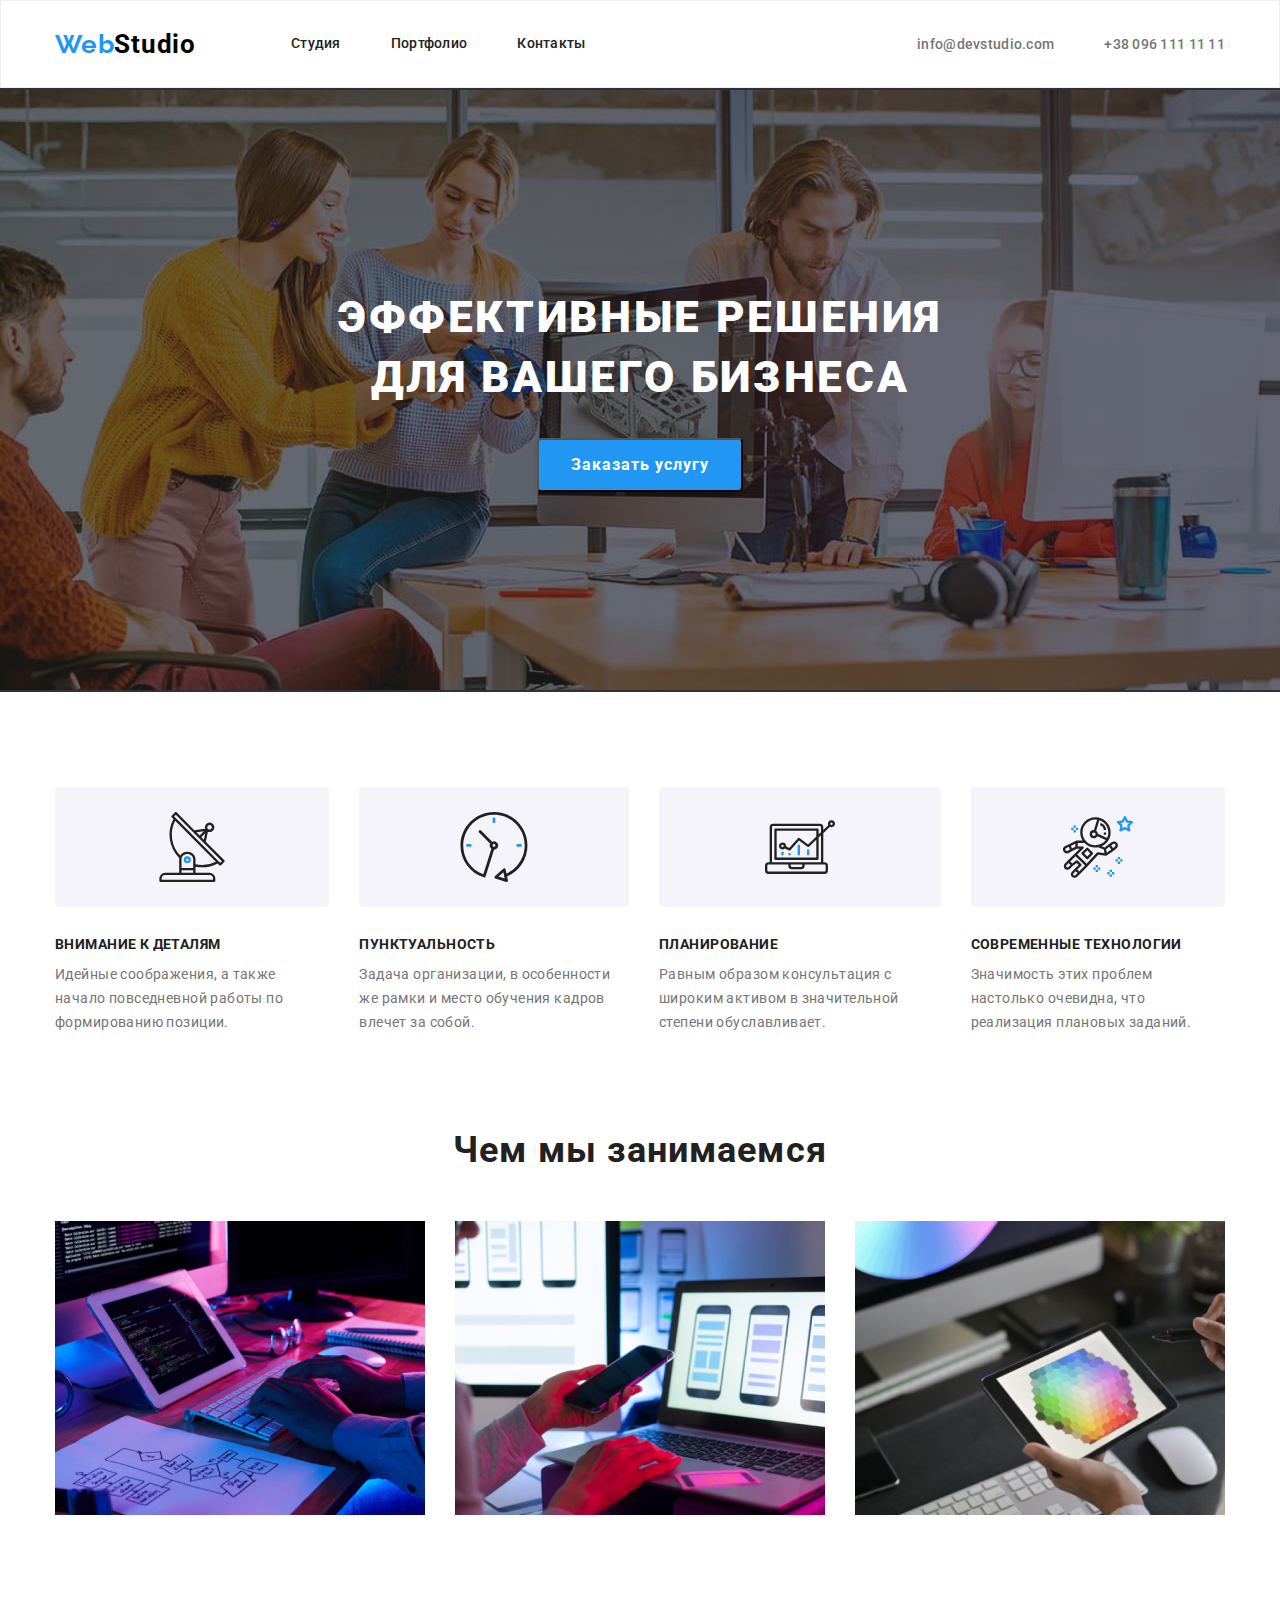
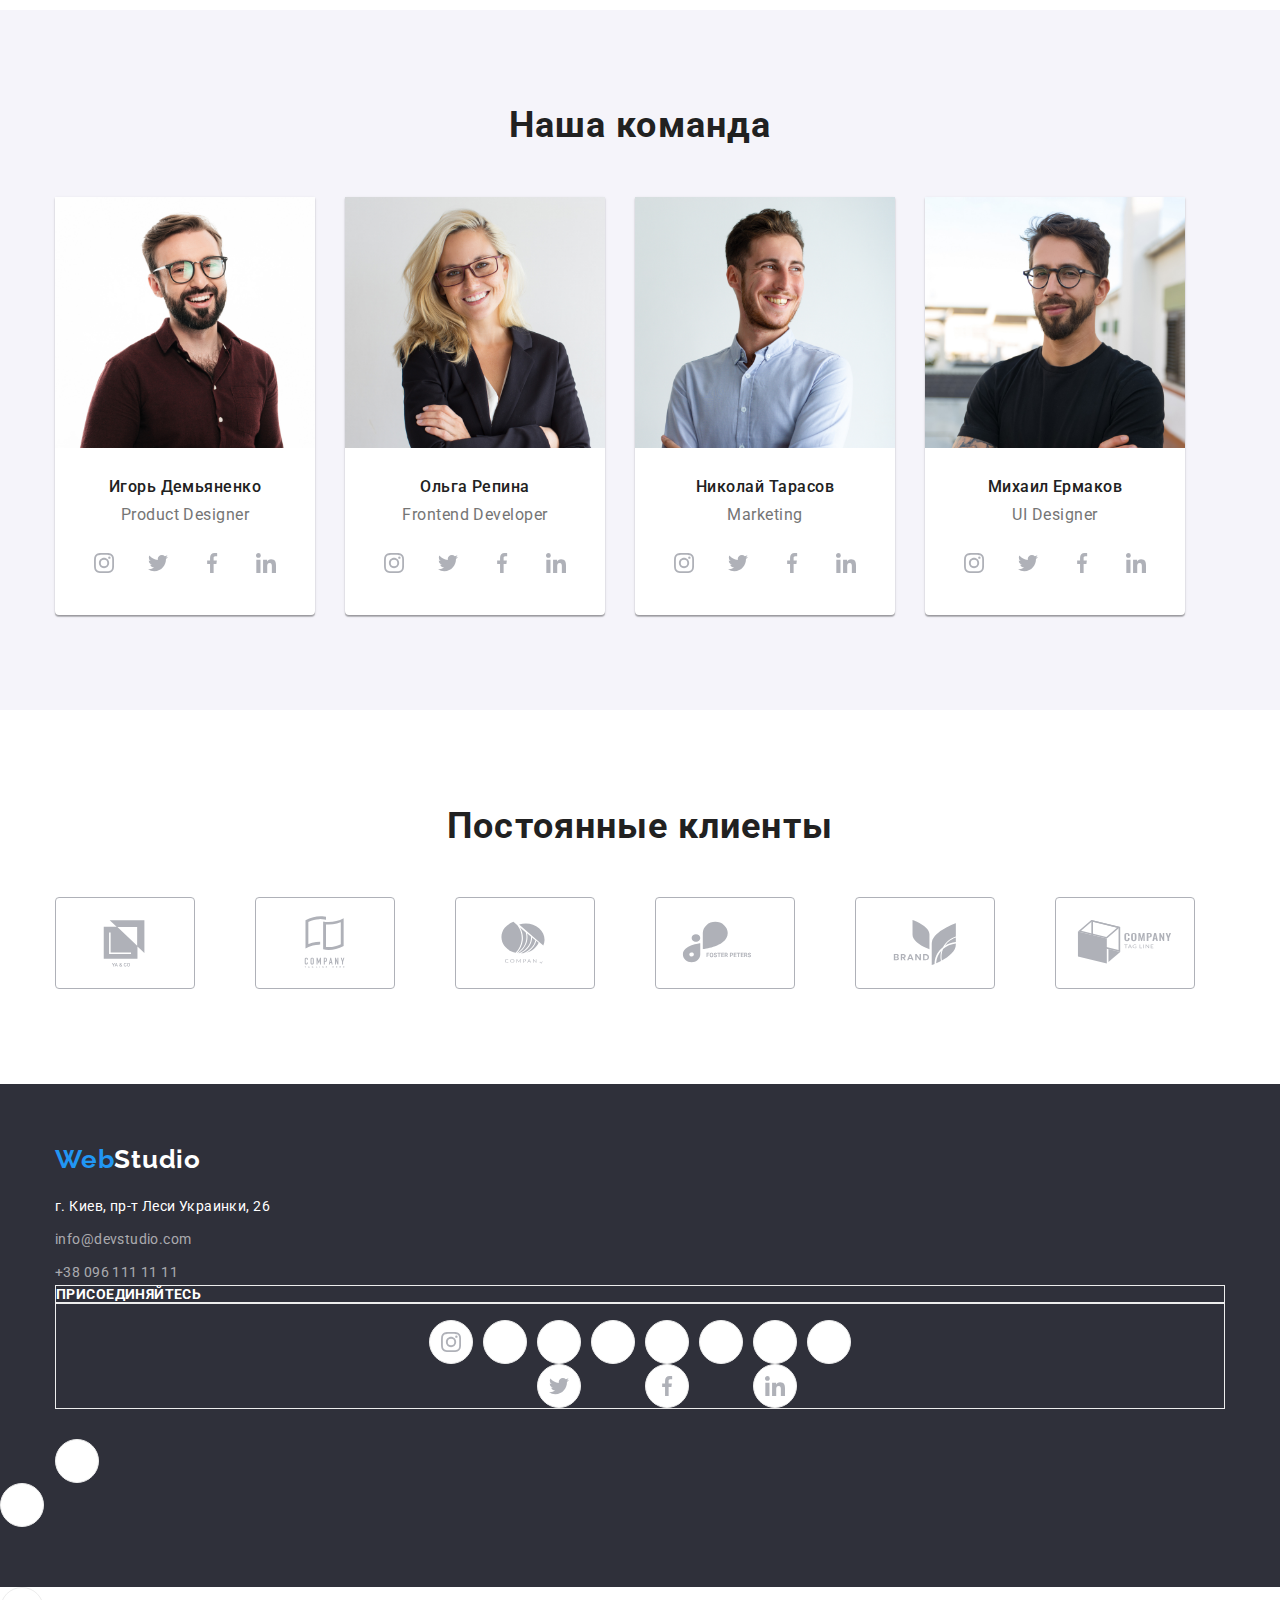
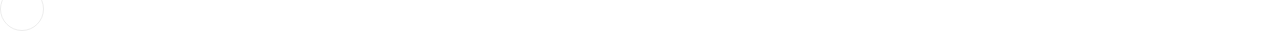
==== index.html @ 65af7c25 "start" ====
<!DOCTYPE html>
<html lang="en">
  <head>
    <meta charset="UTF-8" />
    <meta http-equiv="X-UA-Compatible" content="IE=edge" />
    <meta name="viewport" content="width=device-width, initial-scale=1.0" />
    <title>WebStudio</title>
    <!-- шрифты -->
    <link
      href="https://fonts.googleapis.com/css2?family=Raleway:wght@700;900&family=Roboto:wght@400;500;700&display=swap"
      rel="stylesheet"
    />
    <!-- нормализация -->
    <link
      rel="stylesheet"
      href="https://cdnjs.cloudflare.com/ajax/libs/modern-normalize/1.0.0/modern-normalize.min.css"
    />
    <link rel="stylesheet" href="./css/style.css" />
    <link rel="preconnect" href="https://fonts.googleapis.com" />
    <link rel="preconnect" href="https://fonts.gstatic.com" crossorigin />
  </head>
  <body>
    <header class="header">
    <div class="container container-nav">
      <nav class="header-nav">
        <a class="logo" href="./index.html">
          <span class="span-logo">Web</span>Studio
        </a>
        <ul class="header-list list">
          <li class="header-item">
            <a href="./index.html" class="header-link">Студия</a>
          </li>
          <li class="header-item">
            <a href="./portfolio.html" class="header-link">Портфолио</a>
          </li>
          <li class="header-item">
            <a href="" class="header-link">Контакты</a>
          </li>
        </ul>
      </nav>
        <ul class="header-contact list">
          <li class="header-item">
            <a href="mailto:info@devstudio.com" class="header-mail"
              >info@devstudio.com</a
            >
          </li>
          <li class="header-item">
            <a href="tel:+380961111111" class="header-mail"
            >+38 096 111 11 11</a>
          </li>
        </ul>
      </div>
    </header>
    <!--Основной контент-->
    <main>
      <!--Герой-->
        <section class="hero">
          <div class="container hero-imag">
            <h1 class="hero-title">Эффективные решения для вашего бизнеса</h1>
            <button class="hero-but">Заказать услугу</button>
            </div>
        </section>
      </div>

      <!--Шапка сайта-->
      <section class="benefits">
        <div class="container">
          <ul class="benefits-list list">
            <li class="benefits-item icon-antena">
              <h2 class="benefits-title">Внимание к деталям</h2>
              <p class="benefits-text">
                Идейные соображения, а также начало повседневной работы по
                формированию позиции.
              </p>
            </li>
            <li class="benefits-item icon-clok">
              <h2 class="benefits-title">Пунктуальность</h2>
              <p class="benefits-text">
                Задача организации, в особенности же рамки и место обучения
                кадров влечет за собой.
              </p>
            </li>
            <li class="benefits-item icon-diagram">
              <h2 class="benefits-title">Планирование</h2>
              <p class="benefits-text">
                Равным образом консультация с широким активом в значительной
                степени обуславливает.
              </p>
            </li>
            <li class="benefits-item icon-astronaut">
              <h2 class="benefits-title">Современные технологии</h2>
              <p class="benefits-text">
                Значимость этих проблем настолько очевидна, что реализация
                плановых заданий.
              </p>
            </li>
          </ul>
        </div>
      </section>
      <!--Чем мы занимаемся-->
      <section class="work">
        <div class="container">
        <h2 class="work-title">Чем мы занимаемся</h2>
        <ul class="work-list list">
          <li class="work-item">
            <img src="imag/occupation_one.jpg" alt="" width="370" />
          </li>
          <li class="work-item">
            <img src="imag/occupation_two.jpg" alt="" width="370" />
          </li>
          <li class="work-item">
            <img src="imag/occupation_three.jpg" alt="" width="370" />
          </li>
        </ul>
        </div>
      </section>
      <!--Наша команда-->
      <section class="team">
        <div class="container">
        <h2 class="team-title">Наша команда</h2>
        <ul class="team-list list">
          <li class="team-item">
            <img src="imag/Igor.jpg" alt="Игорь Демьяненко" width="260" />
            <h3 class="team-title-name">Игорь Демьяненко</h3>
            <p class="team-text">Product Designer</p>
            <ul class="team-soc list">
              <li class="team-soc-item">
                <a href="" class="item-soc-link link">
                  <svg class="item-soc-icon" width="20" height="20">
                    <use href="./imag/symbol-defs.svg#icon-instagram"></use>
                  </svg>
                </a></li>
              <li class="team-soc-item">
                <a href="" class="item-soc-link link">
                  <svg class="item-soc-icon" width="20" height="20">
                    <use href="./imag/symbol-defs.svg#icon-twitter"></use>
                  </svg>
                </a></li>
              <li class="team-soc-item">
                <a href="" class="item-soc-link link">
                  <svg class="item-soc-icon" width="20" height="20">
                    <use href="./imag/symbol-defs.svg#icon-facebook"></use>
                  </svg>
                </a></li>
              <li class="team-soc-item">
                <a href="" class="item-soc-link link">
                  <svg class="item-soc-icon" width="20" height="20">
                    <use href="./imag/symbol-defs.svg#icon-linkedin"></use>
                  </svg>

                </a></li>
            </ul>
          </li>
          <li class="team-item">
            <img src="imag/olga.jpg" alt="Ольга Репина" width="260" />
            <h3 class="team-title-name">Ольга Репина</h3>
            <p class="team-text">Frontend Developer</p>
            <ul class="team-soc list">
              <li class="team-soc-item">
                <a href="" class="item-soc-link link">
                  <svg class="item-soc-icon" width="20" height="20">
                    <use href="./imag/symbol-defs.svg#icon-instagram"></use>
                  </svg>
                </a></li>
              <li class="team-soc-item">
                <a href="" class="item-soc-link link">
                  <svg class="item-soc-icon" width="20" height="20">
                    <use href="./imag/symbol-defs.svg#icon-twitter"></use>
                  </svg>
                </a></li>
              <li class="team-soc-item">
                <a href="" class="item-soc-link link">
                  <svg class="item-soc-icon" width="20" height="20">
                    <use href="./imag/symbol-defs.svg#icon-facebook"></use>
                  </svg>
                </a></li>
              <li class="team-soc-item">
                <a href="" class="item-soc-link link">
                  <svg class="item-soc-icon" width="20" height="20">
                    <use href="./imag/symbol-defs.svg#icon-linkedin"></use>
                  </svg>

                </a></li>
            </ul>
          </li>
          <li class="team-item">
            <img src="imag/nicolai.jpg" alt="Николай Тарасов" width="260" />
            <h3 class="team-title-name">Николай Тарасов</h3>
            <p class="team-text">Marketing</p>
            <ul class="team-soc list">
              <li class="team-soc-item">
                <a href="" class="item-soc-link link">
                  <svg class="item-soc-icon" width="20" height="20">
                    <use href="./imag/symbol-defs.svg#icon-instagram"></use>
                  </svg>
                </a></li>
              <li class="team-soc-item">
                <a href="" class="item-soc-link link">
                  <svg class="item-soc-icon" width="20" height="20">
                    <use href="./imag/symbol-defs.svg#icon-twitter"></use>
                  </svg>
                </a></li>
              <li class="team-soc-item">
                <a href="" class="item-soc-link link">
                  <svg class="item-soc-icon" width="20" height="20">
                    <use href="./imag/symbol-defs.svg#icon-facebook"></use>
                  </svg>
                </a></li>
              <li class="team-soc-item">
                <a href="" class="item-soc-link link">
                  <svg class="item-soc-icon" width="20" height="20">
                    <use href="./imag/symbol-defs.svg#icon-linkedin"></use>
                  </svg>

                </a></li>
            </ul>
          </li>
          <li class="team-item">
            <img src="imag/mihail.jpg" alt="Михаил Ермаков" width="260" />
            <h3 class="team-title-name">Михаил Ермаков</h3>
            <p class="team-text">UI Designer</p>
            <ul class="team-soc list">
              <li class="team-soc-item">
                <a href="" class="item-soc-link link">
                  <svg class="item-soc-icon" width="20" height="20">
                    <use href="./imag/symbol-defs.svg#icon-instagram"></use>
                  </svg>
                </a></li>
              <li class="team-soc-item">
                <a href="" class="item-soc-link link">
                  <svg class="item-soc-icon" width="20" height="20">
                    <use href="./imag/symbol-defs.svg#icon-twitter"></use>
                  </svg>
                </a></li>
              <li class="team-soc-item">
                <a href="" class="item-soc-link link">
                  <svg class="item-soc-icon" width="20" height="20">
                    <use href="./imag/symbol-defs.svg#icon-facebook"></use>
                  </svg>
                </a></li>
              <li class="team-soc-item">
                <a href="" class="item-soc-link link">
                  <svg class="item-soc-icon" width="20" height="20">
                    <use href="./imag/symbol-defs.svg#icon-linkedin"></use>
                  </svg>

                </a></li>
            </ul>
          </li>
        </ul>
        </div>
      </section>
      <!-- постоянные клиенты -->
      <section class="clients">
        <div class="container">
          <h2 class="clients-title">Постоянные клиенты</h2>
          <ul class="clients-list list">
            <li class="clients-item">
              <a href="" class="clients-link link">
                  <svg class="cliens-icon" width="106" height="60">
                    <use href="./imag/symbol-defs.svg#icon-compani-YA-GO"></use>
                  </svg>
            </li>
            <li class="clients-item">
              <a href="" class="clients-link link">
                  <svg class="cliens-icon" width="106" height="60">
                    <use href="./imag/symbol-defs.svg#icon-compani-tagline-her"></use>
                  </svg>
            </li>
            <li class="clients-item">
              <a href="" class="clients-link link">
                  <svg class="cliens-icon" width="106" height="60">
                    <use href="./imag/symbol-defs.svg#icon-compani"></use>
                  </svg>
            </li>
                        <li class="clients-item">
              <a href="" class="clients-link link">
                  <svg class="cliens-icon" width="106" height="60">
                    <use href="./imag/symbol-defs.svg#icon-compani-foster"></use>
                  </svg>
            </li>
                        <li class="clients-item">
              <a href="" class="clients-link link">
                  <svg class="cliens-icon" width="106" height="60">
                    <use href="./imag/symbol-defs.svg#icon-brand"></use>
                  </svg>
            </li>
                        <li class="clients-item">
              <a href="" class="clients-link link">
                  <svg class="cliens-icon" width="106" height="60">
                    <use href="./imag/symbol-defs.svg#icon-compani-tagline"></use>
                  </svg>
            </li>

          </ul>
        </div>
      </section>
    </main>
    <!--Подвал-->
    <footer class="footer">
      <div class="container">

        <a class="logo-futer" href="./index.html">
          <span class="span-logo">Web</span
          ><span class="span-studio">Studio</span>
        </a>

        <address class="adres">
          <ul class="footer-list list">
            <li class="footer-item">
              <a class="adres-gps" href="https://goo.gl/maps/ThywqEjot6tUFqHi9"
                >г. Киев, пр-т Леси Украинки, 26</a
              >
            </li>
            <li class="footer-item">
              <a
                class="adres-text"
                href="mailto:info@devstudio.com"
                class="footer-link"
                >info@devstudio.com</a
              >
            </li>
            <li class="footer-item">
              <a class="adres-text" href="tel:+380961111111" class="footer-link"
                >+38 096 111 11 11</a
              >
            </li>
          </ul>
        </address>


        <h2 class="join">присоединяйтесь</h2>

        <ul class="join-list list">
          <li class="join-item">
            <a href="" class="join-soc-link">
              <svg class="join-soc-icon" width="20" height="20">
              <use href="./imag/symbol-defs.svg#icon-instagram"></use>
              </svg>
          </li>
          <li class="join-item">
            <a href="" class="join-soc-link">
                  <svg class="join-soc-icon" width="20" height="20">
                    <use href="./imag/symbol-defs.svg#icon-twitter"></use>
                  </svg>
          </li>
          <li class="join-item">
            <a href="" class="join-soc-link">
                  <svg class="join-soc-icon" width="20" height="20">
                    <use href="./imag/symbol-defs.svg#icon-facebook"></use>
                  </svg>
          </li>
          <li class="join-item">
            <a href="" class="join-soc-link">
                  <svg class="join-soc-icon" width="20" height="20">
                    <use href="./imag/symbol-defs.svg#icon-linkedin"></use>
                  </svg>
          </li>
          
        </ul>
      </div>
    </footer>
  </body>
</html>
---- css/style.css ----
html {
  box-sizing: border-box;
}
*.,
*::before,
*::after {
  box-sizing: inherit;
}
body {
  margin: 0;
  font-family: 'Raleway', sans-serif;

  font-family: 'Roboto', sans-serif;
  background: #ffffff;
}
h1,
h2,
h3,
h4,
h5,
h6,
p {
  margin: 0;
}
img {
  display: block;
  min-width: 100%;
  height: auto;
}

ul {
  margin: 0;
  padding: 0;
  list-style: 0;
}

a {
  text-decoration: none;
}

address {
  font-style: normal;
}
/* Скидівание точекв в li */
.list {
  list-style: none;
}
.container {
  width: 1200px;
  padding-right: 15px;
  padding-left: 15px;
  margin-right: auto;
  margin-left: auto;
}

/* heder */
.header {
  background-color: #ffffff;
  border: 1px solid #eeeeee;
}

.container-nav {
  display: flex;
  align-items: center;
  /* margin-bottom: 95px; */
}

/* Логотип */
.span-logo {
  font-family: 'Raleway';
  font-style: normal;
  font-weight: 700;
  font-size: 26px;
  line-height: 1.19;
  letter-spacing: 0.03em;
  color: #2196f3;
}

.logo {
  font-weight: 700;
  font-size: 26px;
  line-height: 1.19;
  letter-spacing: 0.03em;
  color: #000000;
}

.span-logo,
.logo {
  text-decoration: none;
}

.header-list .header-item + .header-item {
  margin-left: 50px;
}

.header-nav {
  display: flex;
  align-items: center;
}

.header-list {
  display: flex;
  margin-left: 95px;
}
.header-contact {
  display: flex;
  margin-left: auto;
}

.header-contact .header-item:not(:last-child) {
  margin-right: 50px;
}
.logo:hover {
}

/* header ссылки */

.header-link {
  display: block;
  padding-top: 35px;
  padding-bottom: 35px;
  text-decoration: none;
  color: #212121;
  font-weight: 500;
  font-size: 14px;
  line-height: 1.14;
  letter-spacing: 0.02em;
  cursor: pointer;
}
/* header емеил и тел */

.header-mail {
  font-style: normal;
  font-weight: 500;
  font-size: 14px;
  line-height: 1.14;
  letter-spacing: 0.02em;
  color: #757575;
  padding-top: 35px;
  padding-bottom: 35px;
}

/* Эфект ховер навидение */

.header-link:hover,
.header-link:focus {
  font-weight: 500;
  font-size: 14px;
  line-height: 1.14;
  letter-spacing: 0.02em;
  color: #2196f3;
}

.header-mail:hover {
  font-weight: 500;
  font-size: 14px;
  line-height: 1.14;
  letter-spacing: 0.02em;
  color: #2196f3;
}

/* Герой */

.hero-title {
  font-weight: 900;
  font-size: 44px;
  line-height: 1.36;
  text-align: center;
  letter-spacing: 0.06em;
  text-transform: uppercase;
  color: #ffffff;
  width: 700px;
  margin: 0 auto;
  margin-bottom: 30px;
}
.hero {
  padding: 200px 0;
  background-color: #2f303a;
  background-image: linear-gradient(
      to right,
      rgba(49, 58, 47, 0.4),
      rgba(47, 48, 58, 0.4)
    ),
    url(../imag/Img-hero.jpg);
  /* background-image: url(../imag/Img-Overlay.png), url(../imag/Img-hero.jpg); */
  background-repeat: no-repeat;
  background-position: center;
  /* background-size: cover; */
  /* min-width: 1600px; */
  background-size: 1600px 600px;
}

.hero-but {
  border-radius: 4px;
  padding: 10px 32px;
  font-weight: 700;
  font-size: 16px;
  line-height: 1.88;
  align-items: center;
  text-align: center;
  letter-spacing: 0.06em;
  color: #ffffff;
  background: #2196f3;
  box-shadow: 0px 4px 4px rgba(0, 0, 0, 0.15);
  cursor: pointer;
  margin: 0 auto;
  display: block;
}
.hero-but:hover {
  color: #2196f3;
  background-color: #ffffff;
}

/* Шапка сайта */
.benefits {
  padding-bottom: 95px;
  padding-top: 95px;
}
.benefits-list {
  display: flex;
}
/* не работает не понимаю почему перебивает content */

.benefits-item::before {
  display: block;
  content: '';
  height: 120px;
  margin-bottom: 30px;
  background-repeat: no-repeat;
  background-position: center;
  background-color: #f5f4fa;
  border-radius: 4px;
}
.icon-antena::before {
  background-image: url(../imag/antenna.svg);
}
.icon-clok::before {
  background-image: url(../imag/clock.svg);
}
.icon-diagram::before {
  background-image: url(../imag/diagram.svg);
}
.icon-astronaut::before {
  background-image: url(../imag/astronaut.svg);
}

.benefits-item {
  margin-right: 30px;
}
.benefits-item:last-child {
  margin-right: 0px;
}

.benefits-title {
  font-weight: 700;
  font-size: 14px;
  line-height: 1.14;
  letter-spacing: 0.03em;
  text-transform: uppercase;
  color: #212121;
  margin-bottom: 10px;
}

.benefits-text {
  font-weight: 400;
  font-size: 14px;
  line-height: 1.71;
  letter-spacing: 0.03em;
  color: #757575;
}

/* Чем мы занимаемся */
.work {
  padding-bottom: 95px;
}
.work-title {
  font-weight: 700;
  font-size: 36px;
  line-height: 42px;
  text-align: center;
  letter-spacing: 0.03em;
  color: #212121;
  margin-bottom: 50px;
}

.work-list {
  display: flex;
  gap: 30px;
}
.work-item {
  width: calc((100% - 60px) / 3);
  max-width: 100%;
  height: auto;
}
/* .work-list .work-item:not(:last-child) {
  margin-right: 30px; 
} */

/* Наша команда */
.team {
  background: #f5f4fa;
  padding-bottom: 95px;
  padding-top: 95px;
}

.team-title {
  font-weight: 700;
  font-size: 36px;
  line-height: 1.16;
  text-align: center;
  letter-spacing: 0.03em;
  color: #212121;
  margin-bottom: 50px;
}

.team-list {
  display: flex;
  gap: 30px;
}
.team-item {
  background: #ffffff;
  box-shadow: 0px 1px 3px rgba(0, 0, 0, 0.12), 0px 1px 1px rgba(0, 0, 0, 0.14),
    0px 2px 1px rgba(0, 0, 0, 0.2);
  border-radius: 0px 0px 4px 4px;
}

.team-title-name {
  font-weight: 500;
  font-size: 16px;
  line-height: 1.18;
  text-align: center;
  letter-spacing: 0.03em;
  color: #212121;
  text-align: center;
  padding-top: 30px;
  margin-bottom: 10px;
}

.team-text {
  font-weight: 400;
  font-size: 16px;
  line-height: 1.18;
  text-align: center;
  letter-spacing: 0.03em;
  color: #757575;
  /* padding-bottom: 30px; */
  /* margin-bottom: 30px; */
}
.team-soc {
  display: flex;
  justify-content: center;
  gap: 10px;
  padding-top: 16px;
  margin-bottom: 30px;
}

.item-soc-link {
  width: 44px;
  height: 44px;
  border-radius: 50%;
  background-color: #ffffff;
  display: flex;
  align-items: center;
  justify-content: center;

  fill: #afb1b8;
}
.item-soc-link:hover,
.item-soc-link:focus {
  background-color: #2196f3;
  fill: #ffffff;
}
/* <!-- постоянные клиенты --> */
.clients {
  background: #ffffff;
  padding-bottom: 95px;
  padding-top: 95px;
}
.clients-title {
  font-weight: 700;
  font-size: 36px;
  line-height: 42px;
  margin-bottom: 50px;
  text-align: center;
  letter-spacing: 0.03em;
  color: #212121;
}
.clients-list {
  display: flex;
  gap: 30px;
  justify-content: center;
}
.clients-item {
  display: flex;
  justify-content: center;
  width: 170px;
  height: 92px;
  border: 1px solid #afb1b8;
  border-radius: 4px;
}
.clients-link {
  display: flex;
  align-items: center;
  justify-content: center;
  background-color: #ffffff;
  fill: #afb1b8;
}
.clients-link:hover,
.clients-link:focus {
  fill: #2196f3;
}

/* Подвал */
.footer {
  background: #2f303a;
  padding-top: 60px;
  padding-bottom: 60px;
}

.logo-futer {
  display: block;
  margin-bottom: 20px;
}
.span-studio {
  font-family: 'Raleway';
  font-weight: 700;
  font-size: 26px;
  line-height: 31px;
  letter-spacing: 0.03em;
  color: #ffffff;
}

.footer-item {
  margin-bottom: 9px;
}
.footer-item:last-child {
  margin-bottom: 0px;
}
.adres-gps {
  font-style: normal;
  font-weight: 400;
  font-size: 14px;
  line-height: 1.71;
  letter-spacing: 0.03em;
  color: #ffffff;
  text-decoration: none;
}

.adres-text {
  font-style: normal;
  font-weight: 400;
  font-size: 14px;
  line-height: 1.71;
  letter-spacing: 0.03em;
  color: rgba(255, 255, 255, 0.6);
}

.adres-gps:hover,
.adres-text:hover {
  color: #2196f3;
}
/* присоиденяйтесь */
.join {
  font-weight: 700;
  font-size: 14px;
  line-height: 0, 87;
  letter-spacing: 0.03em;
  text-transform: uppercase;
  color: #ffffff;

  border: 1px solid #ededed;
}
.join-list {
  display: flex;
  justify-content: center;
  gap: 10px;
  padding-top: 16px;
  margin-bottom: 30px;
  border: 1px solid #ededed;
}
.join-item {
}
.join-soc-link {
  display: flex;
  width: 44px;
  height: 44px;
  border-radius: 50%;
  background-color: #ffffff;
  align-items: center;
  justify-content: center;
  border: 1px solid #ededed;
  fill: #afb1b8;
}
.join-soc-link:hover,
.join-soc-link:focus {
  background-color: #2196f3;
  fill: #ffffff;
}

/* портфолио */

.portfolio {
  padding-top: 95px;
  padding-bottom: 95px;
}
.list-nav {
  display: flex;
  justify-content: center;
  margin-bottom: 50px;
}

.portf-non {
  display: none;
}

.list-nav__btn {
  border: 0;
  font-weight: 500;
  font-size: 16px;
  line-height: 1.62;
  text-align: center;
  letter-spacing: 0.03em;
  background-color: #f5f4fa;
  color: #212121;
  cursor: pointer;
  border-radius: 4px;
  padding: 6px 22px;
}

.list-nav .list-nav__item:not(:last-child) {
  margin-right: 8px;
}

.list-nav__btn:hover,
.list-nav__btn:focus {
  background-color: #2196f3;
  color: #ffffff;
}

.portfolio-list {
  display: flex;
  flex-wrap: wrap;
  padding: 0;
  list-style: none;
  margin: -15px;
}

.portfolio-item {
  width: 370px;
  margin: 15px;
}
.portfolio-naim {
  padding: 20px 24px;
  border-bottom: 1px solid #eeeeee;
  border-left: 1px solid #eeeeee;
  border-right: 1px solid #eeeeee;
}
.portfolio-title {
  font-weight: 700;
  font-size: 18px;
  line-height: 2;
  letter-spacing: 0.06em;
  color: #212121;
  margin-top: 0px;
  margin-bottom: 4px;
}

.portfolio-text {
  font-weight: 400;
  font-size: 16px;
  line-height: 1.88;
  letter-spacing: 0.03em;
  color: #757575;
}
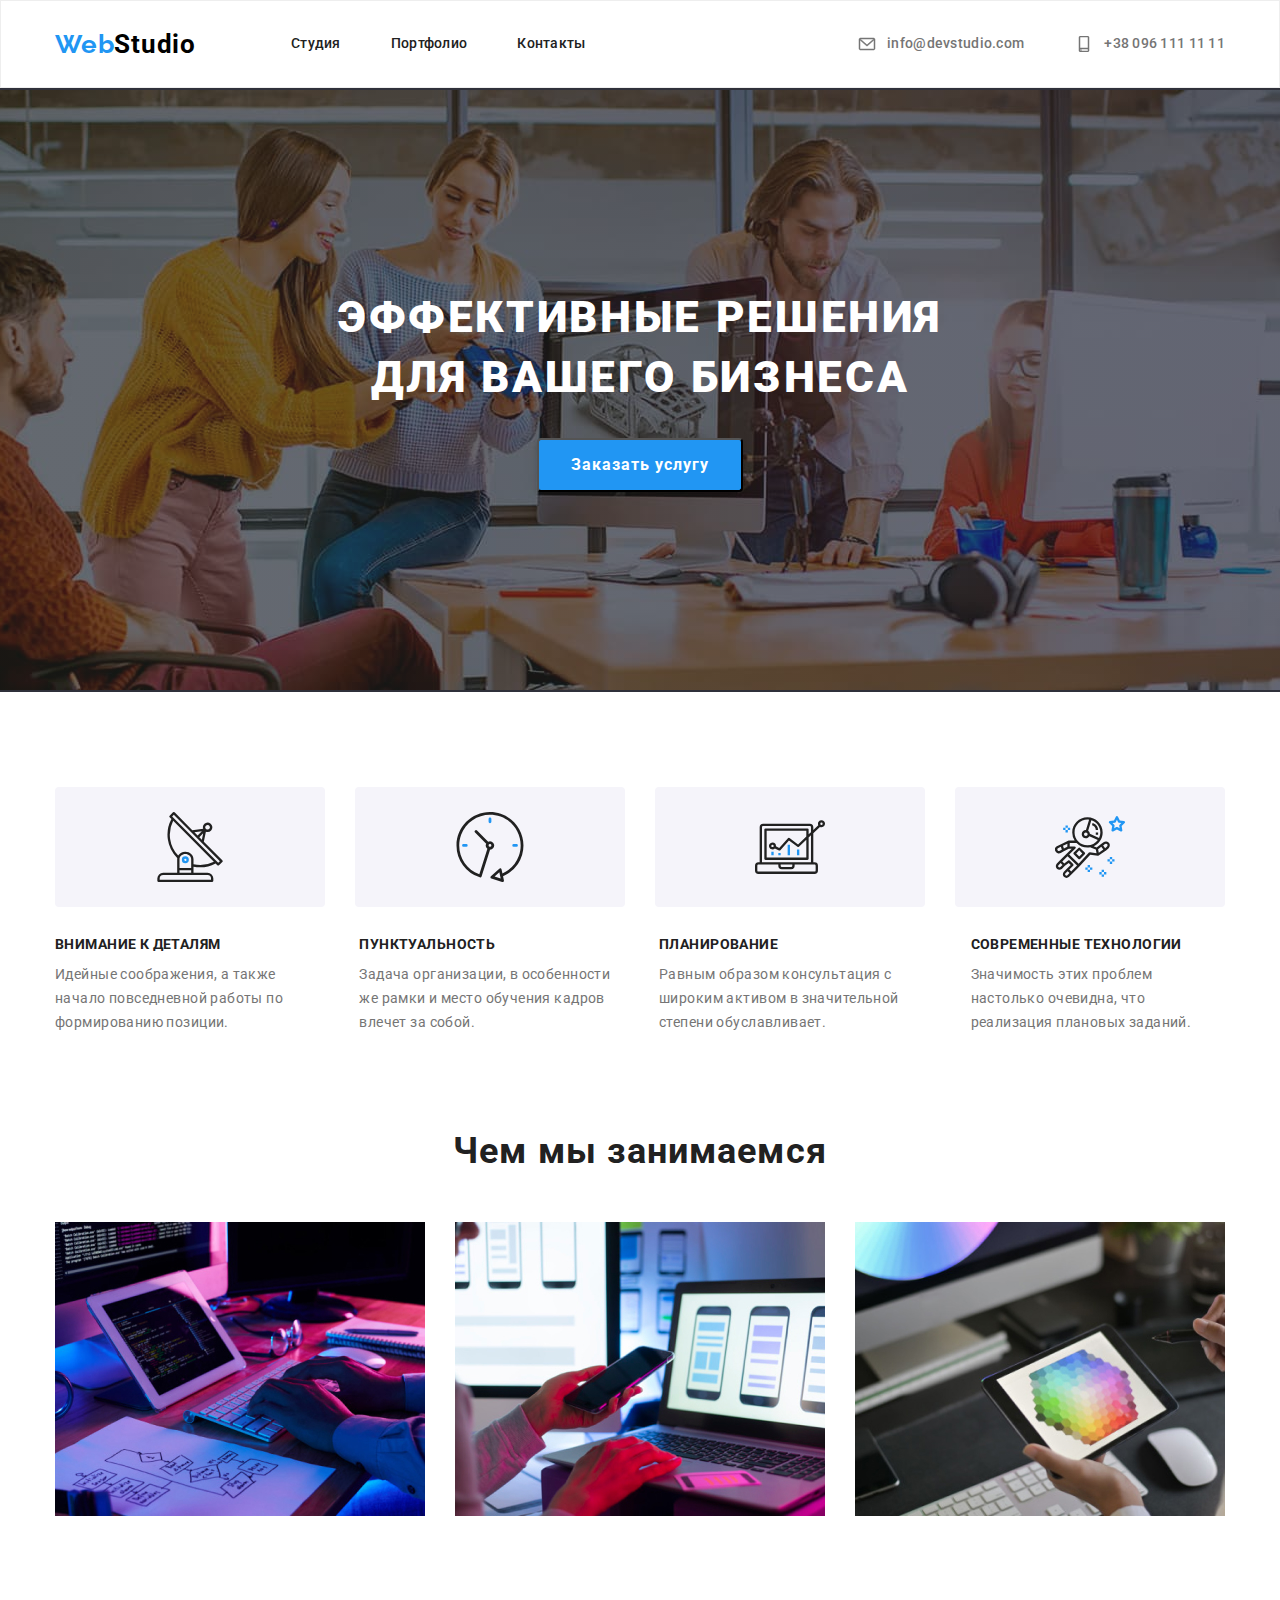
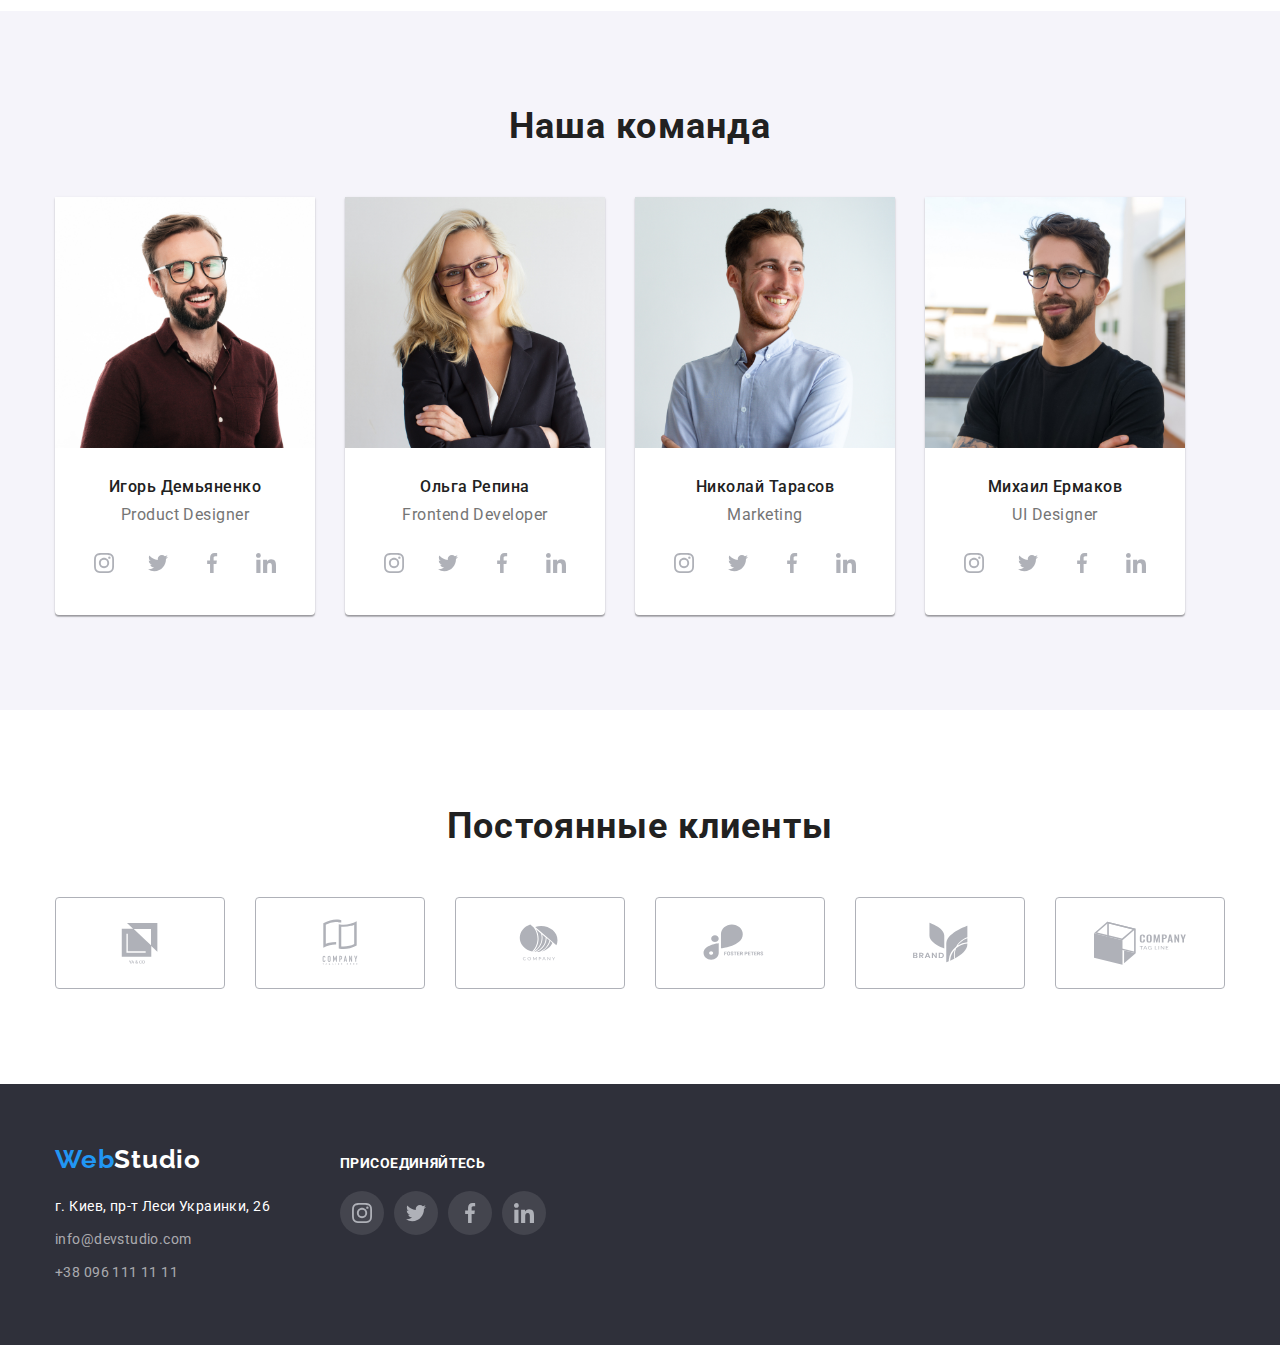
==== commit 57c127cb: "finish" ====
--- a/index.html
+++ b/index.html
@@ -41,12 +41,15 @@
         <ul class="header-contact list">
           <li class="header-item">
             <a href="mailto:info@devstudio.com" class="header-mail"
-              >info@devstudio.com</a
-            >
+              ><svg class="header-tel-icon" width="10" height="16">
+              <use href="./imag/symbol-defs.svg#icon-envelope"></use>
+              </svg>info@devstudio.com</a>
           </li>
           <li class="header-item">
             <a href="tel:+380961111111" class="header-mail"
-            >+38 096 111 11 11</a>
+            ><svg class="header-tel-icon" width="10"  height="16">
+              <use href="./imag/symbol-defs.svg#icon-smartphone"></use>
+              </svg>+38 096 111 11 11</a>
           </li>
         </ul>
       </div>
@@ -66,28 +69,52 @@
       <section class="benefits">
         <div class="container">
           <ul class="benefits-list list">
-            <li class="benefits-item icon-antena">
+            <li class="benefits-icon">
+              <svg class="benefits-icon-svg" width="70" height="70">
+              <use href="./imag/symbol-defs.svg#icon-antenna"></use>
+              </svg>
+            </li>
+            <li class="benefits-icon">
+              <svg class="benefits-icon-svg" width="70" height="70">
+              <use href="./imag/symbol-defs.svg#icon-clock"></use>
+              </svg>
+            </li>
+            <li class="benefits-icon">
+              <svg class="benefits-icon-svg" width="70" height="70">
+              <use href="./imag/symbol-defs.svg#icon-diagram"></use>
+              </svg>
+            </li>
+            <li class="benefits-icon">
+              <svg class="benefits-icon-svg" width="70" height="70">
+              <use href="./imag/symbol-defs.svg#icon-astronaut"></use>
+              </svg>
+            </li>
+
+          </ul>
+          <ul class="benefits-list list">
+            <li class="benefits-item">
               <h2 class="benefits-title">Внимание к деталям</h2>
               <p class="benefits-text">
                 Идейные соображения, а также начало повседневной работы по
                 формированию позиции.
               </p>
-            </li>
-            <li class="benefits-item icon-clok">
+              
+            </li>
+            <li class="benefits-item">
               <h2 class="benefits-title">Пунктуальность</h2>
               <p class="benefits-text">
                 Задача организации, в особенности же рамки и место обучения
                 кадров влечет за собой.
               </p>
             </li>
-            <li class="benefits-item icon-diagram">
+            <li class="benefits-item">
               <h2 class="benefits-title">Планирование</h2>
               <p class="benefits-text">
                 Равным образом консультация с широким активом в значительной
                 степени обуславливает.
               </p>
             </li>
-            <li class="benefits-item icon-astronaut">
+            <li class="benefits-item">
               <h2 class="benefits-title">Современные технологии</h2>
               <p class="benefits-text">
                 Значимость этих проблем настолько очевидна, что реализация
@@ -147,7 +174,6 @@
                   <svg class="item-soc-icon" width="20" height="20">
                     <use href="./imag/symbol-defs.svg#icon-linkedin"></use>
                   </svg>
-
                 </a></li>
             </ul>
           </li>
@@ -257,41 +283,46 @@
           <ul class="clients-list list">
             <li class="clients-item">
               <a href="" class="clients-link link">
-                  <svg class="cliens-icon" width="106" height="60">
-                    <use href="./imag/symbol-defs.svg#icon-compani-YA-GO"></use>
-                  </svg>
+                  <svg class="cliens-icon" width="170" height="92">
+                    <use href="./imag/symbol-defs.svg#icon-Logo-1"></use>
+                  </svg>
+                </a>
             </li>
             <li class="clients-item">
               <a href="" class="clients-link link">
-                  <svg class="cliens-icon" width="106" height="60">
-                    <use href="./imag/symbol-defs.svg#icon-compani-tagline-her"></use>
-                  </svg>
+                  <svg class="clients-icon" width="170" height="92">
+                    <use href="./imag/symbol-defs.svg#icon-Logo-2"></use>
+                  </svg>
+                  </a>
             </li>
             <li class="clients-item">
               <a href="" class="clients-link link">
-                  <svg class="cliens-icon" width="106" height="60">
-                    <use href="./imag/symbol-defs.svg#icon-compani"></use>
-                  </svg>
+                  <svg class="cliens-icon" width="170" height="92">
+                    <use href="./imag/symbol-defs.svg#icon-Logo-3"></use>
+                  </svg>
+                  </a>
             </li>
                         <li class="clients-item">
               <a href="" class="clients-link link">
-                  <svg class="cliens-icon" width="106" height="60">
-                    <use href="./imag/symbol-defs.svg#icon-compani-foster"></use>
-                  </svg>
+                  <svg class="clieеns-icon" width="170" height="92">
+                    <use href="./imag/symbol-defs.svg#icon-Logo-4"></use>
+                  </svg>
+                  </a>
             </li>
                         <li class="clients-item">
               <a href="" class="clients-link link">
-                  <svg class="cliens-icon" width="106" height="60">
-                    <use href="./imag/symbol-defs.svg#icon-brand"></use>
-                  </svg>
+                  <svg class="cliens-icon" width="170" height="92">
+                    <use href="./imag/symbol-defs.svg#icon-Logo-5"></use>
+                  </svg>
+                  </a>
             </li>
                         <li class="clients-item">
               <a href="" class="clients-link link">
-                  <svg class="cliens-icon" width="106" height="60">
-                    <use href="./imag/symbol-defs.svg#icon-compani-tagline"></use>
-                  </svg>
-            </li>
-
+                  <svg class="cliens-icon" width="170" height="92">
+                    <use href="./imag/symbol-defs.svg#icon-Logo-6"></use>
+                  </svg>
+                  </a>
+            </li>
           </ul>
         </div>
       </section>
@@ -299,12 +330,10 @@
     <!--Подвал-->
     <footer class="footer">
       <div class="container">
-
+        <div class="futer-contact">
         <a class="logo-futer" href="./index.html">
           <span class="span-logo">Web</span
-          ><span class="span-studio">Studio</span>
-        </a>
-
+          ><span class="span-studio">Studio</span></a>
         <address class="adres">
           <ul class="footer-list list">
             <li class="footer-item">
@@ -327,36 +356,40 @@
             </li>
           </ul>
         </address>
-
-
-        <h2 class="join">присоединяйтесь</h2>
-
+        </div>
+        <div class="join-content">
+          <p class="join-title">присоединяйтесь</p>
         <ul class="join-list list">
           <li class="join-item">
             <a href="" class="join-soc-link">
               <svg class="join-soc-icon" width="20" height="20">
               <use href="./imag/symbol-defs.svg#icon-instagram"></use>
               </svg>
-          </li>
+              </a>
+          </li>
+        
           <li class="join-item">
             <a href="" class="join-soc-link">
-                  <svg class="join-soc-icon" width="20" height="20">
-                    <use href="./imag/symbol-defs.svg#icon-twitter"></use>
-                  </svg>
+              <svg class="join-soc-icon" width="20" height="20">
+              <use href="./imag/symbol-defs.svg#icon-twitter"></use>
+              </svg>
+              </a>
           </li>
           <li class="join-item">
             <a href="" class="join-soc-link">
-                  <svg class="join-soc-icon" width="20" height="20">
-                    <use href="./imag/symbol-defs.svg#icon-facebook"></use>
-                  </svg>
-          </li>
+              <svg class="join-soc-icon" width="20" height="20">
+              <use href="./imag/symbol-defs.svg#icon-facebook"></use>
+              </svg>
+              </a>
+          </li>         
           <li class="join-item">
             <a href="" class="join-soc-link">
-                  <svg class="join-soc-icon" width="20" height="20">
-                    <use href="./imag/symbol-defs.svg#icon-linkedin"></use>
-                  </svg>
-          </li>
-          
+              <svg class="join-soc-icon" width="20" height="20">
+              <use href="./imag/symbol-defs.svg#icon-linkedin"></use>
+              </svg>
+              </a>
+          </li>
+        </div>
         </ul>
       </div>
     </footer>
--- a/css/style.css
+++ b/css/style.css
@@ -62,7 +62,6 @@
 .container-nav {
   display: flex;
   align-items: center;
-  /* margin-bottom: 95px; */
 }
 
 /* Логотип */
@@ -109,8 +108,6 @@
 
 .header-contact .header-item:not(:last-child) {
   margin-right: 50px;
-}
-.logo:hover {
 }
 
 /* header ссылки */
@@ -128,8 +125,22 @@
   cursor: pointer;
 }
 /* header емеил и тел */
+.header-contact {
+  display: flex;
+}
+
+.header-tel-icon {
+  /* display: block; */
+  margin-right: 10px;
+  fill: #757575;
+  height: 16px;
+  width: 20px;
+  stroke: currentColor;
+}
 
 .header-mail {
+  display: flex;
+  align-items: center;
   font-style: normal;
   font-weight: 500;
   font-size: 14px;
@@ -151,12 +162,16 @@
   color: #2196f3;
 }
 
-.header-mail:hover {
+.header-mail:hover,
+.header-tel-icon:hover,
+.header-tel-icon:focus {
   font-weight: 500;
   font-size: 14px;
   line-height: 1.14;
   letter-spacing: 0.02em;
   color: #2196f3;
+  fill: #2196f3;
+  fill: currentColor;
 }
 
 /* Герой */
@@ -218,36 +233,30 @@
 }
 .benefits-list {
   display: flex;
-}
-/* не работает не понимаю почему перебивает content */
-
-.benefits-item::before {
-  display: block;
-  content: '';
+  border-radius: 4px;
+  /* margin-right: 30px; */
+}
+.benefits-icon {
+  display: flex;
+  background-color: #f5f4fa;
+  width: 270px;
   height: 120px;
   margin-bottom: 30px;
-  background-repeat: no-repeat;
-  background-position: center;
-  background-color: #f5f4fa;
+  margin-right: 30px;
   border-radius: 4px;
-}
-.icon-antena::before {
-  background-image: url(../imag/antenna.svg);
-}
-.icon-clok::before {
-  background-image: url(../imag/clock.svg);
-}
-.icon-diagram::before {
-  background-image: url(../imag/diagram.svg);
-}
-.icon-astronaut::before {
-  background-image: url(../imag/astronaut.svg);
+  align-items: center;
+  justify-content: center;
 }
 
 .benefits-item {
   margin-right: 30px;
 }
+
 .benefits-item:last-child {
+  margin-right: 0px;
+}
+
+.benefits-icon:last-child {
   margin-right: 0px;
 }
 
@@ -377,9 +386,9 @@
   padding-top: 95px;
 }
 .clients-title {
-  font-weight: 700;
+  /* font-weight: 700; */
   font-size: 36px;
-  line-height: 42px;
+  line-height: calc(42 / 36);
   margin-bottom: 50px;
   text-align: center;
   letter-spacing: 0.03em;
@@ -391,22 +400,29 @@
   justify-content: center;
 }
 .clients-item {
-  display: flex;
-  justify-content: center;
+  /* display: flex;
+  justify-content: center; */
+
+  /* border: 1px solid #afb1b8;
+  border-radius: 4px; */
+}
+.clients-link {
+  display: flex;
   width: 170px;
   height: 92px;
+  align-items: center;
+  justify-content: center;
   border: 1px solid #afb1b8;
   border-radius: 4px;
+  /* background-color: #ffffff; */
+  color: #afb1b8;
 }
 .clients-link {
-  display: flex;
-  align-items: center;
-  justify-content: center;
-  background-color: #ffffff;
-  fill: #afb1b8;
+  fill: currentColor;
 }
 .clients-link:hover,
 .clients-link:focus {
+  border: 1px solid #2196f3;
   fill: #2196f3;
 }
 
@@ -416,7 +432,10 @@
   padding-top: 60px;
   padding-bottom: 60px;
 }
-
+.footer .container {
+  display: flex;
+  align-items: baseline;
+}
 .logo-futer {
   display: block;
   margin-bottom: 20px;
@@ -459,38 +478,39 @@
 .adres-text:hover {
   color: #2196f3;
 }
+
 /* присоиденяйтесь */
-.join {
+
+.join-content {
+  width: 206px;
+  height: 80px;
+  margin-left: 70px;
+}
+.join-title {
   font-weight: 700;
   font-size: 14px;
   line-height: 0, 87;
   letter-spacing: 0.03em;
   text-transform: uppercase;
   color: #ffffff;
-
-  border: 1px solid #ededed;
 }
 .join-list {
   display: flex;
   justify-content: center;
   gap: 10px;
-  padding-top: 16px;
-  margin-bottom: 30px;
-  border: 1px solid #ededed;
-}
-.join-item {
+  padding-top: 20px;
 }
 .join-soc-link {
   display: flex;
   width: 44px;
   height: 44px;
+  align-items: center;
+  justify-content: center;
   border-radius: 50%;
-  background-color: #ffffff;
-  align-items: center;
-  justify-content: center;
-  border: 1px solid #ededed;
+  background-color: rgba(255, 255, 255, 0.1);
   fill: #afb1b8;
 }
+
 .join-soc-link:hover,
 .join-soc-link:focus {
   background-color: #2196f3;
@@ -535,6 +555,8 @@
 .list-nav__btn:focus {
   background-color: #2196f3;
   color: #ffffff;
+  box-shadow: 0px 3px 1px rgba(0, 0, 0, 0.1), 0px 1px 2px rgba(0, 0, 0, 0.08),
+    0px 2px 2px rgba(0, 0, 0, 0.12);
 }
 
 .portfolio-list {
@@ -548,6 +570,12 @@
 .portfolio-item {
   width: 370px;
   margin: 15px;
+  border: 1px solid #eeeeee;
+}
+.portfolio-item:hover {
+  box-shadow: 0px 1px 1px rgba(0, 0, 0, 0.12), 0px 4px 4px rgba(0, 0, 0, 0.06),
+    1px 4px 6px rgba(0, 0, 0, 0.16);
+  cursor: pointer;
 }
 .portfolio-naim {
   padding: 20px 24px;
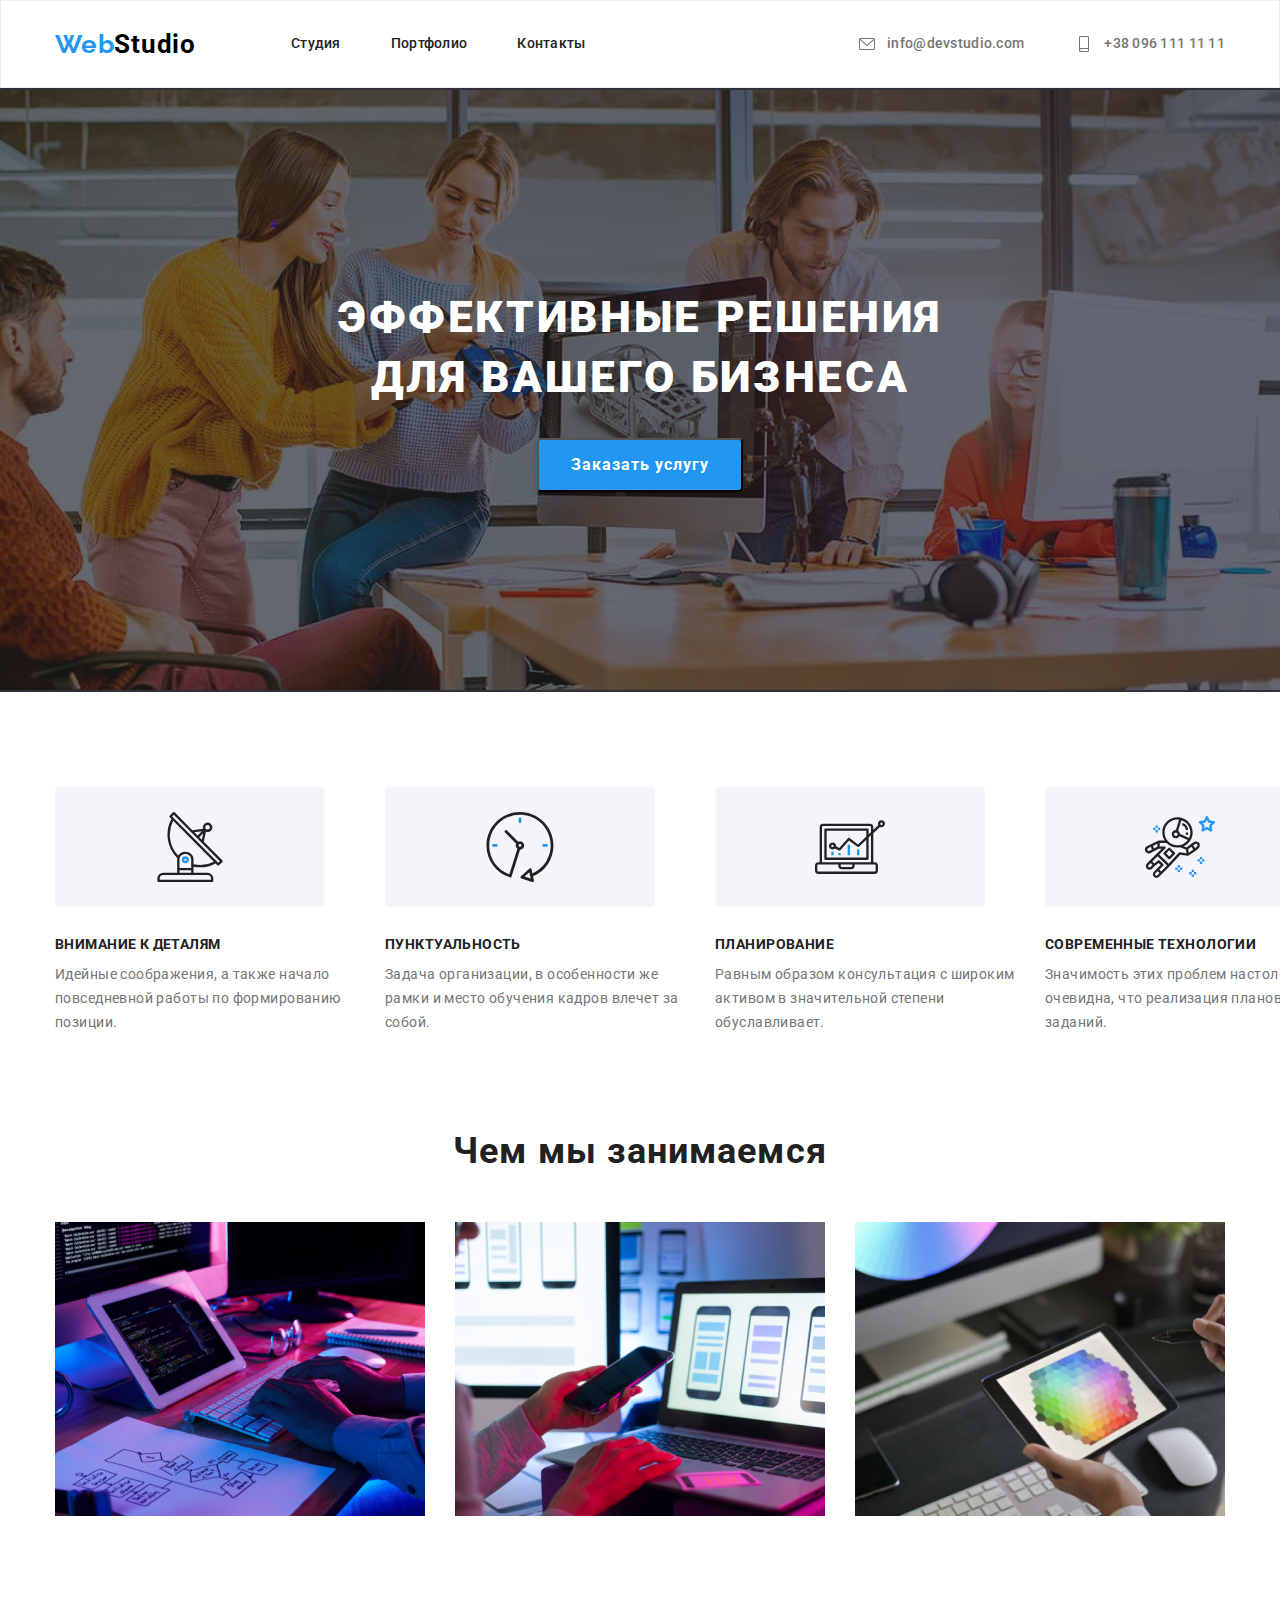
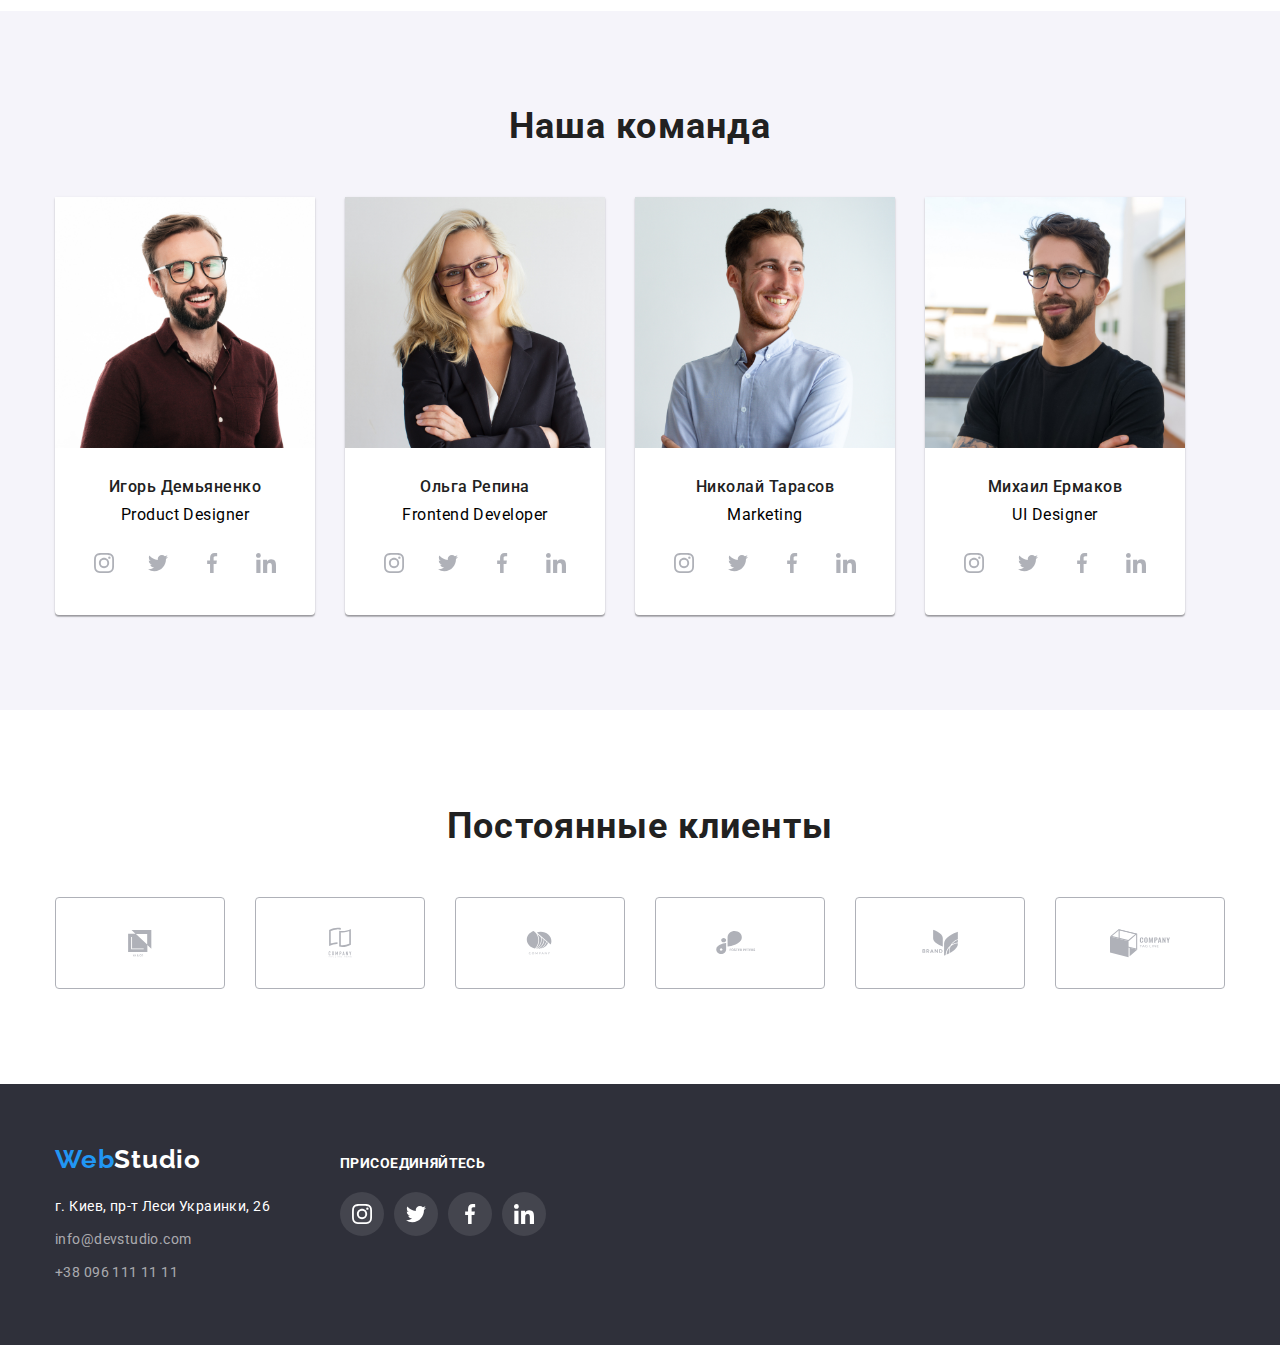
==== commit 27f3b748: "redacted" ====
--- a/index.html
+++ b/index.html
@@ -1,397 +1,395 @@
-<!DOCTYPE html>
-<html lang="en">
-  <head>
-    <meta charset="UTF-8" />
-    <meta http-equiv="X-UA-Compatible" content="IE=edge" />
-    <meta name="viewport" content="width=device-width, initial-scale=1.0" />
-    <title>WebStudio</title>
-    <!-- шрифты -->
-    <link
-      href="https://fonts.googleapis.com/css2?family=Raleway:wght@700;900&family=Roboto:wght@400;500;700&display=swap"
-      rel="stylesheet"
-    />
-    <!-- нормализация -->
-    <link
-      rel="stylesheet"
-      href="https://cdnjs.cloudflare.com/ajax/libs/modern-normalize/1.0.0/modern-normalize.min.css"
-    />
-    <link rel="stylesheet" href="./css/style.css" />
-    <link rel="preconnect" href="https://fonts.googleapis.com" />
-    <link rel="preconnect" href="https://fonts.gstatic.com" crossorigin />
-  </head>
-  <body>
-    <header class="header">
-    <div class="container container-nav">
-      <nav class="header-nav">
-        <a class="logo" href="./index.html">
-          <span class="span-logo">Web</span>Studio
-        </a>
-        <ul class="header-list list">
-          <li class="header-item">
-            <a href="./index.html" class="header-link">Студия</a>
-          </li>
-          <li class="header-item">
-            <a href="./portfolio.html" class="header-link">Портфолио</a>
-          </li>
-          <li class="header-item">
-            <a href="" class="header-link">Контакты</a>
-          </li>
-        </ul>
-      </nav>
-        <ul class="header-contact list">
-          <li class="header-item">
-            <a href="mailto:info@devstudio.com" class="header-mail"
-              ><svg class="header-tel-icon" width="10" height="16">
-              <use href="./imag/symbol-defs.svg#icon-envelope"></use>
-              </svg>info@devstudio.com</a>
-          </li>
-          <li class="header-item">
-            <a href="tel:+380961111111" class="header-mail"
-            ><svg class="header-tel-icon" width="10"  height="16">
-              <use href="./imag/symbol-defs.svg#icon-smartphone"></use>
-              </svg>+38 096 111 11 11</a>
-          </li>
-        </ul>
-      </div>
-    </header>
-    <!--Основной контент-->
-    <main>
-      <!--Герой-->
-        <section class="hero">
-          <div class="container hero-imag">
-            <h1 class="hero-title">Эффективные решения для вашего бизнеса</h1>
-            <button class="hero-but">Заказать услугу</button>
-            </div>
-        </section>
-      </div>
-
-      <!--Шапка сайта-->
-      <section class="benefits">
-        <div class="container">
-          <ul class="benefits-list list">
-            <li class="benefits-icon">
-              <svg class="benefits-icon-svg" width="70" height="70">
-              <use href="./imag/symbol-defs.svg#icon-antenna"></use>
-              </svg>
-            </li>
-            <li class="benefits-icon">
-              <svg class="benefits-icon-svg" width="70" height="70">
-              <use href="./imag/symbol-defs.svg#icon-clock"></use>
-              </svg>
-            </li>
-            <li class="benefits-icon">
-              <svg class="benefits-icon-svg" width="70" height="70">
-              <use href="./imag/symbol-defs.svg#icon-diagram"></use>
-              </svg>
-            </li>
-            <li class="benefits-icon">
-              <svg class="benefits-icon-svg" width="70" height="70">
-              <use href="./imag/symbol-defs.svg#icon-astronaut"></use>
-              </svg>
-            </li>
-
-          </ul>
-          <ul class="benefits-list list">
-            <li class="benefits-item">
-              <h2 class="benefits-title">Внимание к деталям</h2>
-              <p class="benefits-text">
-                Идейные соображения, а также начало повседневной работы по
-                формированию позиции.
-              </p>
-              
-            </li>
-            <li class="benefits-item">
-              <h2 class="benefits-title">Пунктуальность</h2>
-              <p class="benefits-text">
-                Задача организации, в особенности же рамки и место обучения
-                кадров влечет за собой.
-              </p>
-            </li>
-            <li class="benefits-item">
-              <h2 class="benefits-title">Планирование</h2>
-              <p class="benefits-text">
-                Равным образом консультация с широким активом в значительной
-                степени обуславливает.
-              </p>
-            </li>
-            <li class="benefits-item">
-              <h2 class="benefits-title">Современные технологии</h2>
-              <p class="benefits-text">
-                Значимость этих проблем настолько очевидна, что реализация
-                плановых заданий.
-              </p>
-            </li>
-          </ul>
-        </div>
-      </section>
-      <!--Чем мы занимаемся-->
-      <section class="work">
-        <div class="container">
-        <h2 class="work-title">Чем мы занимаемся</h2>
-        <ul class="work-list list">
-          <li class="work-item">
-            <img src="imag/occupation_one.jpg" alt="" width="370" />
-          </li>
-          <li class="work-item">
-            <img src="imag/occupation_two.jpg" alt="" width="370" />
-          </li>
-          <li class="work-item">
-            <img src="imag/occupation_three.jpg" alt="" width="370" />
-          </li>
-        </ul>
-        </div>
-      </section>
-      <!--Наша команда-->
-      <section class="team">
-        <div class="container">
-        <h2 class="team-title">Наша команда</h2>
-        <ul class="team-list list">
-          <li class="team-item">
-            <img src="imag/Igor.jpg" alt="Игорь Демьяненко" width="260" />
-            <h3 class="team-title-name">Игорь Демьяненко</h3>
-            <p class="team-text">Product Designer</p>
-            <ul class="team-soc list">
-              <li class="team-soc-item">
-                <a href="" class="item-soc-link link">
-                  <svg class="item-soc-icon" width="20" height="20">
-                    <use href="./imag/symbol-defs.svg#icon-instagram"></use>
-                  </svg>
-                </a></li>
-              <li class="team-soc-item">
-                <a href="" class="item-soc-link link">
-                  <svg class="item-soc-icon" width="20" height="20">
-                    <use href="./imag/symbol-defs.svg#icon-twitter"></use>
-                  </svg>
-                </a></li>
-              <li class="team-soc-item">
-                <a href="" class="item-soc-link link">
-                  <svg class="item-soc-icon" width="20" height="20">
-                    <use href="./imag/symbol-defs.svg#icon-facebook"></use>
-                  </svg>
-                </a></li>
-              <li class="team-soc-item">
-                <a href="" class="item-soc-link link">
-                  <svg class="item-soc-icon" width="20" height="20">
-                    <use href="./imag/symbol-defs.svg#icon-linkedin"></use>
-                  </svg>
-                </a></li>
-            </ul>
-          </li>
-          <li class="team-item">
-            <img src="imag/olga.jpg" alt="Ольга Репина" width="260" />
-            <h3 class="team-title-name">Ольга Репина</h3>
-            <p class="team-text">Frontend Developer</p>
-            <ul class="team-soc list">
-              <li class="team-soc-item">
-                <a href="" class="item-soc-link link">
-                  <svg class="item-soc-icon" width="20" height="20">
-                    <use href="./imag/symbol-defs.svg#icon-instagram"></use>
-                  </svg>
-                </a></li>
-              <li class="team-soc-item">
-                <a href="" class="item-soc-link link">
-                  <svg class="item-soc-icon" width="20" height="20">
-                    <use href="./imag/symbol-defs.svg#icon-twitter"></use>
-                  </svg>
-                </a></li>
-              <li class="team-soc-item">
-                <a href="" class="item-soc-link link">
-                  <svg class="item-soc-icon" width="20" height="20">
-                    <use href="./imag/symbol-defs.svg#icon-facebook"></use>
-                  </svg>
-                </a></li>
-              <li class="team-soc-item">
-                <a href="" class="item-soc-link link">
-                  <svg class="item-soc-icon" width="20" height="20">
-                    <use href="./imag/symbol-defs.svg#icon-linkedin"></use>
-                  </svg>
-
-                </a></li>
-            </ul>
-          </li>
-          <li class="team-item">
-            <img src="imag/nicolai.jpg" alt="Николай Тарасов" width="260" />
-            <h3 class="team-title-name">Николай Тарасов</h3>
-            <p class="team-text">Marketing</p>
-            <ul class="team-soc list">
-              <li class="team-soc-item">
-                <a href="" class="item-soc-link link">
-                  <svg class="item-soc-icon" width="20" height="20">
-                    <use href="./imag/symbol-defs.svg#icon-instagram"></use>
-                  </svg>
-                </a></li>
-              <li class="team-soc-item">
-                <a href="" class="item-soc-link link">
-                  <svg class="item-soc-icon" width="20" height="20">
-                    <use href="./imag/symbol-defs.svg#icon-twitter"></use>
-                  </svg>
-                </a></li>
-              <li class="team-soc-item">
-                <a href="" class="item-soc-link link">
-                  <svg class="item-soc-icon" width="20" height="20">
-                    <use href="./imag/symbol-defs.svg#icon-facebook"></use>
-                  </svg>
-                </a></li>
-              <li class="team-soc-item">
-                <a href="" class="item-soc-link link">
-                  <svg class="item-soc-icon" width="20" height="20">
-                    <use href="./imag/symbol-defs.svg#icon-linkedin"></use>
-                  </svg>
-
-                </a></li>
-            </ul>
-          </li>
-          <li class="team-item">
-            <img src="imag/mihail.jpg" alt="Михаил Ермаков" width="260" />
-            <h3 class="team-title-name">Михаил Ермаков</h3>
-            <p class="team-text">UI Designer</p>
-            <ul class="team-soc list">
-              <li class="team-soc-item">
-                <a href="" class="item-soc-link link">
-                  <svg class="item-soc-icon" width="20" height="20">
-                    <use href="./imag/symbol-defs.svg#icon-instagram"></use>
-                  </svg>
-                </a></li>
-              <li class="team-soc-item">
-                <a href="" class="item-soc-link link">
-                  <svg class="item-soc-icon" width="20" height="20">
-                    <use href="./imag/symbol-defs.svg#icon-twitter"></use>
-                  </svg>
-                </a></li>
-              <li class="team-soc-item">
-                <a href="" class="item-soc-link link">
-                  <svg class="item-soc-icon" width="20" height="20">
-                    <use href="./imag/symbol-defs.svg#icon-facebook"></use>
-                  </svg>
-                </a></li>
-              <li class="team-soc-item">
-                <a href="" class="item-soc-link link">
-                  <svg class="item-soc-icon" width="20" height="20">
-                    <use href="./imag/symbol-defs.svg#icon-linkedin"></use>
-                  </svg>
-
-                </a></li>
-            </ul>
-          </li>
-        </ul>
-        </div>
-      </section>
-      <!-- постоянные клиенты -->
-      <section class="clients">
-        <div class="container">
-          <h2 class="clients-title">Постоянные клиенты</h2>
-          <ul class="clients-list list">
-            <li class="clients-item">
-              <a href="" class="clients-link link">
-                  <svg class="cliens-icon" width="170" height="92">
-                    <use href="./imag/symbol-defs.svg#icon-Logo-1"></use>
-                  </svg>
-                </a>
-            </li>
-            <li class="clients-item">
-              <a href="" class="clients-link link">
-                  <svg class="clients-icon" width="170" height="92">
-                    <use href="./imag/symbol-defs.svg#icon-Logo-2"></use>
-                  </svg>
-                  </a>
-            </li>
-            <li class="clients-item">
-              <a href="" class="clients-link link">
-                  <svg class="cliens-icon" width="170" height="92">
-                    <use href="./imag/symbol-defs.svg#icon-Logo-3"></use>
-                  </svg>
-                  </a>
-            </li>
-                        <li class="clients-item">
-              <a href="" class="clients-link link">
-                  <svg class="clieеns-icon" width="170" height="92">
-                    <use href="./imag/symbol-defs.svg#icon-Logo-4"></use>
-                  </svg>
-                  </a>
-            </li>
-                        <li class="clients-item">
-              <a href="" class="clients-link link">
-                  <svg class="cliens-icon" width="170" height="92">
-                    <use href="./imag/symbol-defs.svg#icon-Logo-5"></use>
-                  </svg>
-                  </a>
-            </li>
-                        <li class="clients-item">
-              <a href="" class="clients-link link">
-                  <svg class="cliens-icon" width="170" height="92">
-                    <use href="./imag/symbol-defs.svg#icon-Logo-6"></use>
-                  </svg>
-                  </a>
-            </li>
-          </ul>
-        </div>
-      </section>
-    </main>
-    <!--Подвал-->
-    <footer class="footer">
-      <div class="container">
-        <div class="futer-contact">
-        <a class="logo-futer" href="./index.html">
-          <span class="span-logo">Web</span
-          ><span class="span-studio">Studio</span></a>
-        <address class="adres">
-          <ul class="footer-list list">
-            <li class="footer-item">
-              <a class="adres-gps" href="https://goo.gl/maps/ThywqEjot6tUFqHi9"
-                >г. Киев, пр-т Леси Украинки, 26</a
-              >
-            </li>
-            <li class="footer-item">
-              <a
-                class="adres-text"
-                href="mailto:info@devstudio.com"
-                class="footer-link"
-                >info@devstudio.com</a
-              >
-            </li>
-            <li class="footer-item">
-              <a class="adres-text" href="tel:+380961111111" class="footer-link"
-                >+38 096 111 11 11</a
-              >
-            </li>
-          </ul>
-        </address>
-        </div>
-        <div class="join-content">
-          <p class="join-title">присоединяйтесь</p>
-        <ul class="join-list list">
-          <li class="join-item">
-            <a href="" class="join-soc-link">
-              <svg class="join-soc-icon" width="20" height="20">
-              <use href="./imag/symbol-defs.svg#icon-instagram"></use>
-              </svg>
-              </a>
-          </li>
-        
-          <li class="join-item">
-            <a href="" class="join-soc-link">
-              <svg class="join-soc-icon" width="20" height="20">
-              <use href="./imag/symbol-defs.svg#icon-twitter"></use>
-              </svg>
-              </a>
-          </li>
-          <li class="join-item">
-            <a href="" class="join-soc-link">
-              <svg class="join-soc-icon" width="20" height="20">
-              <use href="./imag/symbol-defs.svg#icon-facebook"></use>
-              </svg>
-              </a>
-          </li>         
-          <li class="join-item">
-            <a href="" class="join-soc-link">
-              <svg class="join-soc-icon" width="20" height="20">
-              <use href="./imag/symbol-defs.svg#icon-linkedin"></use>
-              </svg>
-              </a>
-          </li>
-        </div>
-        </ul>
-      </div>
-    </footer>
-  </body>
-</html>
+<!DOCTYPE html>
+<html lang="en">
+  <head>
+    <meta charset="UTF-8" />
+    <meta http-equiv="X-UA-Compatible" content="IE=edge" />
+    <meta name="viewport" content="width=device-width, initial-scale=1.0" />
+    <title>WebStudio</title>
+    <!-- шрифты -->
+    <link
+      href="https://fonts.googleapis.com/css2?family=Raleway:wght@700;900&family=Roboto:wght@400;500;700&display=swap"
+      rel="stylesheet"
+    />
+    <!-- нормализация -->
+    <link
+      rel="stylesheet"
+      href="https://cdnjs.cloudflare.com/ajax/libs/modern-normalize/1.0.0/modern-normalize.min.css"
+    />
+    <link rel="stylesheet" href="./css/style.css" />
+    <link rel="preconnect" href="https://fonts.googleapis.com" />
+    <link rel="preconnect" href="https://fonts.gstatic.com" crossorigin />
+  </head>
+  <body>
+    <header class="header">
+    <div class="container container-nav">
+      <nav class="header-nav">
+        <a class="logo" href="./index.html">
+          <span class="span-logo">Web</span>Studio
+        </a>
+        <ul class="header-list list">
+          <li class="header-item">
+            <a href="./index.html" class="header-link">Студия</a>
+          </li>
+          <li class="header-item">
+            <a href="./portfolio.html" class="header-link">Портфолио</a>
+          </li>
+          <li class="header-item">
+            <a href="" class="header-link">Контакты</a>
+          </li>
+        </ul>
+      </nav>
+        <ul class="header-contact list">
+          <li class="header-item">
+            <a href="mailto:info@devstudio.com" class="header-mail"
+              ><svg class="header-tel-icon" width="10" height="16">
+              <use href="./imag/symbol-defs.svg#icon-envelope"></use>
+              </svg>info@devstudio.com</a>
+          </li>
+          <li class="header-item">
+            <a href="tel:+380961111111" class="header-mail"
+            ><svg class="header-tel-icon" width="10"  height="16">
+              <use href="./imag/symbol-defs.svg#icon-smartphone"></use>
+              </svg>+38 096 111 11 11</a>
+          </li>
+        </ul>
+      </div>
+    </header>
+    <!--Основной контент-->
+    <main>
+      <!--Герой-->
+        <section class="hero">
+          <div class="container hero-imag">
+            <h1 class="hero-title">Эффективные решения для вашего бизнеса</h1>
+            <button class="hero-but">Заказать услугу</button>
+            </div>
+        </section>
+      </div>
+
+      <!--Шапка сайта-->
+      <section class="benefits">
+        <div class="container">
+          </ul>
+          <ul class="benefits-list list">
+            <li class="benefits-item">
+              <div class="benefits-icon">
+                <svg class="benefits-icon-svg" width="70" height="70">
+              <use href="./imag/symbol-defs.svg#icon-antenna"></use>
+              </svg>
+              </div>
+              <h2 class="benefits-title">Внимание к деталям</h2>
+              <p class="benefits-text">
+                Идейные соображения, а также начало повседневной работы по
+                формированию позиции.
+              </p>
+              
+            </li>
+            <li class="benefits-item">
+              <div class="benefits-icon">
+                <svg class="benefits-icon-svg" width="70" height="70">
+              <use href="./imag/symbol-defs.svg#icon-clock"></use>
+              </svg>
+              </div>
+              <h2 class="benefits-title">Пунктуальность</h2>
+              <p class="benefits-text">
+                Задача организации, в особенности же рамки и место обучения
+                кадров влечет за собой.
+              </p>
+            </li>
+            <li class="benefits-item">
+              <div class="benefits-icon">
+                <svg class="benefits-icon-svg" width="70" height="70">
+              <use href="./imag/symbol-defs.svg#icon-diagram"></use>
+              </svg>
+              </div>
+              <h2 class="benefits-title">Планирование</h2>
+              <p class="benefits-text">
+                Равным образом консультация с широким активом в значительной
+                степени обуславливает.
+              </p>
+            </li>
+            <li class="benefits-item">
+              <div class="benefits-icon">
+                <svg class="benefits-icon-svg" width="70" height="70">
+              <use href="./imag/symbol-defs.svg#icon-astronaut"></use>
+              </svg>
+              </div>
+              <h2 class="benefits-title">Современные технологии</h2>
+              <p class="benefits-text">
+                Значимость этих проблем настолько очевидна, что реализация
+                плановых заданий.
+              </p>
+            </li>
+          </ul>
+        </div>
+      </section>
+      <!--Чем мы занимаемся-->
+      <section class="work">
+        <div class="container">
+        <h2 class="work-title">Чем мы занимаемся</h2>
+        <ul class="work-list list">
+          <li class="work-item">
+            <img src="imag/occupation_one.jpg" alt="" width="370" />
+          </li>
+          <li class="work-item">
+            <img src="imag/occupation_two.jpg" alt="" width="370" />
+          </li>
+          <li class="work-item">
+            <img src="imag/occupation_three.jpg" alt="" width="370" />
+          </li>
+        </ul>
+        </div>
+      </section>
+      <!--Наша команда-->
+      <section class="team">
+        <div class="container">
+        <h2 class="team-title">Наша команда</h2>
+        <ul class="team-list list">
+          <li class="team-item">
+            <img src="imag/Igor.jpg" alt="Игорь Демьяненко" width="260" />
+            <h3 class="team-title-name">Игорь Демьяненко</h3>
+            <p class="team-text">Product Designer</p>
+            <ul class="team-soc list">
+              <li class="team-soc-item">
+                <a href="" class="item-soc-link link">
+                  <svg class="item-soc-icon" width="20" height="20">
+                    <use href="./imag/symbol-defs.svg#icon-instagram"></use>
+                  </svg>
+                </a></li>
+              <li class="team-soc-item">
+                <a href="" class="item-soc-link link">
+                  <svg class="item-soc-icon" width="20" height="20">
+                    <use href="./imag/symbol-defs.svg#icon-twitter"></use>
+                  </svg>
+                </a></li>
+              <li class="team-soc-item">
+                <a href="" class="item-soc-link link">
+                  <svg class="item-soc-icon" width="20" height="20">
+                    <use href="./imag/symbol-defs.svg#icon-facebook"></use>
+                  </svg>
+                </a></li>
+              <li class="team-soc-item">
+                <a href="" class="item-soc-link link">
+                  <svg class="item-soc-icon" width="20" height="20">
+                    <use href="./imag/symbol-defs.svg#icon-linkedin"></use>
+                  </svg>
+                </a></li>
+            </ul>
+          </li>
+          <li class="team-item">
+            <img src="imag/olga.jpg" alt="Ольга Репина" width="260" />
+            <h3 class="team-title-name">Ольга Репина</h3>
+            <p class="team-text">Frontend Developer</p>
+            <ul class="team-soc list">
+              <li class="team-soc-item">
+                <a href="" class="item-soc-link link">
+                  <svg class="item-soc-icon" width="20" height="20">
+                    <use href="./imag/symbol-defs.svg#icon-instagram"></use>
+                  </svg>
+                </a></li>
+              <li class="team-soc-item">
+                <a href="" class="item-soc-link link">
+                  <svg class="item-soc-icon" width="20" height="20">
+                    <use href="./imag/symbol-defs.svg#icon-twitter"></use>
+                  </svg>
+                </a></li>
+              <li class="team-soc-item">
+                <a href="" class="item-soc-link link">
+                  <svg class="item-soc-icon" width="20" height="20">
+                    <use href="./imag/symbol-defs.svg#icon-facebook"></use>
+                  </svg>
+                </a></li>
+              <li class="team-soc-item">
+                <a href="" class="item-soc-link link">
+                  <svg class="item-soc-icon" width="20" height="20">
+                    <use href="./imag/symbol-defs.svg#icon-linkedin"></use>
+                  </svg>
+
+                </a></li>
+            </ul>
+          </li>
+          <li class="team-item">
+            <img src="imag/nicolai.jpg" alt="Николай Тарасов" width="260" />
+            <h3 class="team-title-name">Николай Тарасов</h3>
+            <p class="team-text">Marketing</p>
+            <ul class="team-soc list">
+              <li class="team-soc-item">
+                <a href="" class="item-soc-link link">
+                  <svg class="item-soc-icon" width="20" height="20">
+                    <use href="./imag/symbol-defs.svg#icon-instagram"></use>
+                  </svg>
+                </a></li>
+              <li class="team-soc-item">
+                <a href="" class="item-soc-link link">
+                  <svg class="item-soc-icon" width="20" height="20">
+                    <use href="./imag/symbol-defs.svg#icon-twitter"></use>
+                  </svg>
+                </a></li>
+              <li class="team-soc-item">
+                <a href="" class="item-soc-link link">
+                  <svg class="item-soc-icon" width="20" height="20">
+                    <use href="./imag/symbol-defs.svg#icon-facebook"></use>
+                  </svg>
+                </a></li>
+              <li class="team-soc-item">
+                <a href="" class="item-soc-link link">
+                  <svg class="item-soc-icon" width="20" height="20">
+                    <use href="./imag/symbol-defs.svg#icon-linkedin"></use>
+                  </svg>
+
+                </a></li>
+            </ul>
+          </li>
+          <li class="team-item">
+            <img src="imag/mihail.jpg" alt="Михаил Ермаков" width="260" />
+            <h3 class="team-title-name">Михаил Ермаков</h3>
+            <p class="team-text">UI Designer</p>
+            <ul class="team-soc list">
+              <li class="team-soc-item">
+                <a href="" class="item-soc-link link">
+                  <svg class="item-soc-icon" width="20" height="20">
+                    <use href="./imag/symbol-defs.svg#icon-instagram"></use>
+                  </svg>
+                </a></li>
+              <li class="team-soc-item">
+                <a href="" class="item-soc-link link">
+                  <svg class="item-soc-icon" width="20" height="20">
+                    <use href="./imag/symbol-defs.svg#icon-twitter"></use>
+                  </svg>
+                </a></li>
+              <li class="team-soc-item">
+                <a href="" class="item-soc-link link">
+                  <svg class="item-soc-icon" width="20" height="20">
+                    <use href="./imag/symbol-defs.svg#icon-facebook"></use>
+                  </svg>
+                </a></li>
+              <li class="team-soc-item">
+                <a href="" class="item-soc-link link">
+                  <svg class="item-soc-icon" width="20" height="20">
+                    <use href="./imag/symbol-defs.svg#icon-linkedin"></use>
+                  </svg>
+
+                </a></li>
+            </ul>
+          </li>
+        </ul>
+        </div>
+      </section>
+      <!-- постоянные клиенты -->
+      <section class="clients">
+        <div class="container">
+          <h2 class="clients-title">Постоянные клиенты</h2>
+          <ul class="clients-list list">
+            <li class="clients-item">
+              <a href="" class="clients-link link">
+                  <svg class="clients-icon" width="106" height="60">
+                    <use href="./imag/symbol-defs.svg#icon-Logo-1"></use>
+                  </svg>
+                </a>
+            </li>
+            <li class="clients-item">
+              <a href="" class="clients-link link">
+                  <svg class="clients-icon" width="106" height="60">
+                    <use href="./imag/symbol-defs.svg#icon-Logo-2"></use>
+                  </svg>
+                  </a>
+            </li>
+            <li class="clients-item">
+              <a href="" class="clients-link link">
+                  <svg class="clients-icon" width="106" height="60">
+                    <use href="./imag/symbol-defs.svg#icon-Logo-3"></use>
+                  </svg>
+                  </a>
+            </li>
+                        <li class="clients-item">
+              <a href="" class="clients-link link">
+                  <svg class="clients-icon" width="106" height="60">
+                    <use href="./imag/symbol-defs.svg#icon-Logo-4"></use>
+                  </svg>
+                  </a>
+            </li>
+                        <li class="clients-item">
+              <a href="" class="clients-link link">
+                  <svg class="clients-icon" width="106" height="60">
+                    <use href="./imag/symbol-defs.svg#icon-Logo-5"></use>
+                  </svg>
+                  </a>
+            </li>
+                        <li class="clients-item">
+              <a href="" class="clients-link link">
+                  <svg class="clients-icon" width="106" height="60">
+                    <use href="./imag/symbol-defs.svg#icon-Logo-6"></use>
+                  </svg>
+                  </a>
+            </li>
+          </ul>
+        </div>
+      </section>
+    </main>
+    <!--Подвал-->
+    <footer class="footer">
+      <div class="container">
+        <div class="futer-contact">
+        <a class="logo-futer" href="./index.html">
+          <span class="span-logo">Web</span
+          ><span class="span-studio">Studio</span></a>
+        <address class="adres">
+          <ul class="footer-list list">
+            <li class="footer-item">
+              <a class="adres-gps" href="https://goo.gl/maps/ThywqEjot6tUFqHi9"
+                >г. Киев, пр-т Леси Украинки, 26</a
+              >
+            </li>
+            <li class="footer-item">
+              <a
+                class="adres-text"
+                href="mailto:info@devstudio.com"
+                class="footer-link"
+                >info@devstudio.com</a
+              >
+            </li>
+            <li class="footer-item">
+              <a class="adres-text" href="tel:+380961111111" class="footer-link"
+                >+38 096 111 11 11</a
+              >
+            </li>
+          </ul>
+        </address>
+        </div>
+        <div class="join-content">
+          <p class="join-title">присоединяйтесь</p>
+        <ul class="join-list list">
+          <li class="join-item">
+            <a href="" class="join-soc-link">
+              <svg class="join-soc-icon" width="20" height="20">
+              <use href="./imag/symbol-defs.svg#icon-instagram"></use>
+              </svg>
+              </a>
+          </li>
+        
+          <li class="join-item">
+            <a href="" class="join-soc-link">
+              <svg class="join-soc-icon" width="20" height="20">
+              <use href="./imag/symbol-defs.svg#icon-twitter"></use>
+              </svg>
+              </a>
+          </li>
+          <li class="join-item">
+            <a href="" class="join-soc-link">
+              <svg class="join-soc-icon" width="20" height="20">
+              <use href="./imag/symbol-defs.svg#icon-facebook"></use>
+              </svg>
+              </a>
+          </li>         
+          <li class="join-item">
+            <a href="" class="join-soc-link">
+              <svg class="join-soc-icon" width="20" height="20">
+              <use href="./imag/symbol-defs.svg#icon-linkedin"></use>
+              </svg>
+              </a>
+          </li>
+        </div>
+        </ul>
+      </div>
+    </footer>
+  </body>
+</html>
--- a/css/style.css
+++ b/css/style.css
@@ -130,12 +130,11 @@
 }
 
 .header-tel-icon {
-  /* display: block; */
   margin-right: 10px;
   fill: #757575;
   height: 16px;
   width: 20px;
-  stroke: currentColor;
+  fill: currentColor;
 }
 
 .header-mail {
@@ -165,13 +164,7 @@
 .header-mail:hover,
 .header-tel-icon:hover,
 .header-tel-icon:focus {
-  font-weight: 500;
-  font-size: 14px;
-  line-height: 1.14;
-  letter-spacing: 0.02em;
   color: #2196f3;
-  fill: #2196f3;
-  fill: currentColor;
 }
 
 /* Герой */
@@ -351,16 +344,14 @@
   line-height: 1.18;
   text-align: center;
   letter-spacing: 0.03em;
-  color: #757575;
-  /* padding-bottom: 30px; */
-  /* margin-bottom: 30px; */
+  fill: currentColor;
+  margin-bottom: 16px;
 }
 .team-soc {
   display: flex;
   justify-content: center;
   gap: 10px;
-  padding-top: 16px;
-  margin-bottom: 30px;
+  padding-bottom: 30px;
 }
 
 .item-soc-link {
@@ -399,13 +390,7 @@
   gap: 30px;
   justify-content: center;
 }
-.clients-item {
-  /* display: flex;
-  justify-content: center; */
-
-  /* border: 1px solid #afb1b8;
-  border-radius: 4px; */
-}
+
 .clients-link {
   display: flex;
   width: 170px;
@@ -422,8 +407,8 @@
 }
 .clients-link:hover,
 .clients-link:focus {
-  border: 1px solid #2196f3;
-  fill: #2196f3;
+  border-color: #2196f3;
+  color: #2196f3;
 }
 
 /* Подвал */
@@ -489,16 +474,16 @@
 .join-title {
   font-weight: 700;
   font-size: 14px;
-  line-height: 0, 87;
+  line-height: 1.14;
   letter-spacing: 0.03em;
   text-transform: uppercase;
   color: #ffffff;
+  margin-bottom: 20px;
 }
 .join-list {
   display: flex;
   justify-content: center;
   gap: 10px;
-  padding-top: 20px;
 }
 .join-soc-link {
   display: flex;
@@ -508,7 +493,7 @@
   justify-content: center;
   border-radius: 50%;
   background-color: rgba(255, 255, 255, 0.1);
-  fill: #afb1b8;
+  fill: #ffffff;
 }
 
 .join-soc-link:hover,
@@ -572,7 +557,9 @@
   margin: 15px;
   border: 1px solid #eeeeee;
 }
-.portfolio-item:hover {
+
+.portfolio-link:hover {
+  display: block;
   box-shadow: 0px 1px 1px rgba(0, 0, 0, 0.12), 0px 4px 4px rgba(0, 0, 0, 0.06),
     1px 4px 6px rgba(0, 0, 0, 0.16);
   cursor: pointer;
